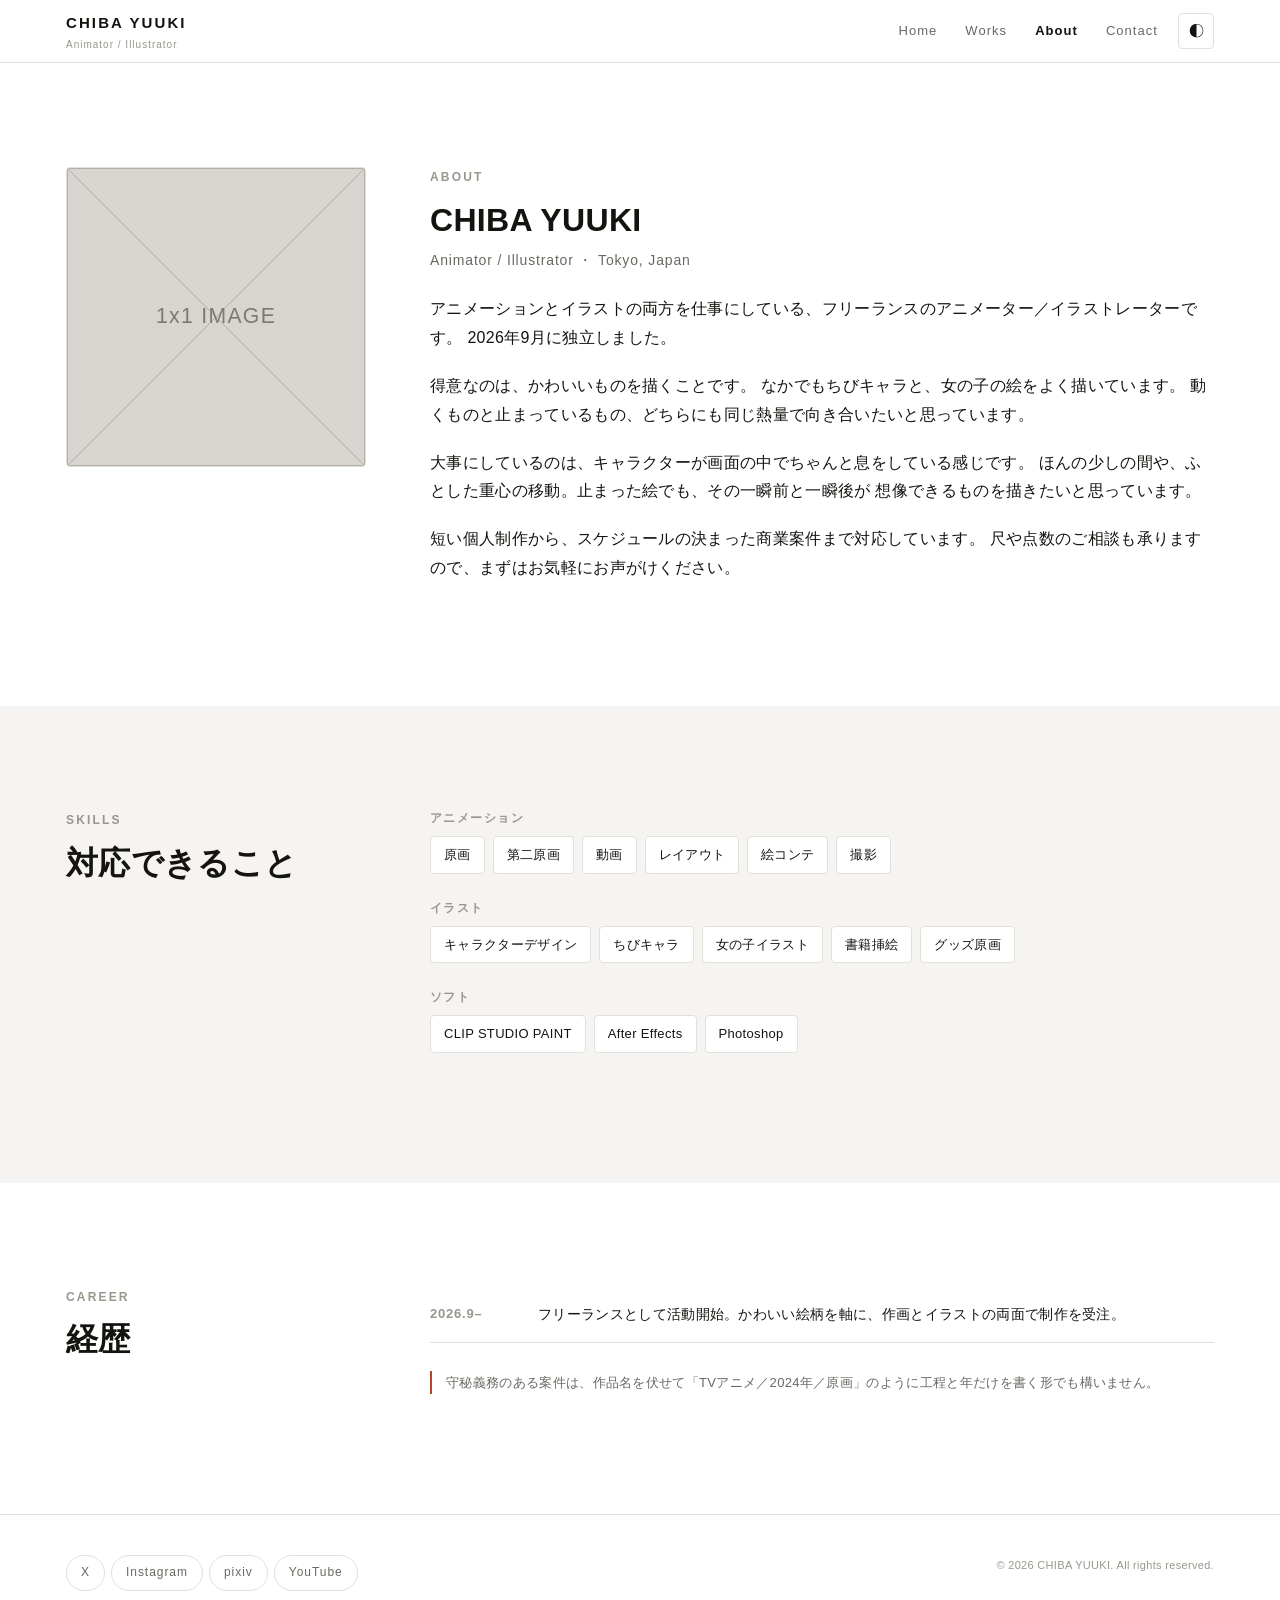
==== about.html @ 4e6698f4 "サイト情報をちばゆうき名義の実データに差し替え - SITE の名前・肩書き・キャッチコピー・連絡先を設定 - 経歴を2026年9月の独立1件に。捏造していたサンプル経歴を削除 - スキルのイラスト欄" ====
<!DOCTYPE html>
<html lang="ja">
<head>
<meta charset="UTF-8">
<meta name="viewport" content="width=device-width, initial-scale=1">
<title>プロフィール | ちばゆうき</title>
<meta name="description" content="プロフィール、対応できる工程、使用ソフト、経歴。">
<link rel="stylesheet" href="assets/css/style.css">
</head>
<body data-page="about">

<header class="site-header">
  <div class="wrap site-header__inner">
    <a class="logo" href="index.html"><span data-site="name">CHIBA YUUKI</span><small data-site="role">Animator / Illustrator</small></a>
    <div class="header-tools">
      <nav class="nav" id="nav">
        <a href="index.html">Home</a>
        <a href="works.html">Works</a>
        <a href="about.html" aria-current="page">About</a>
        <a href="contact.html">Contact</a>
      </nav>
      <button class="icon-btn" data-action="toggle-theme" aria-label="配色を切り替える" title="配色を切り替える">◐</button>
      <button class="icon-btn nav-toggle" data-action="toggle-nav" aria-label="メニューを開く" aria-expanded="false" aria-controls="nav">≡</button>
    </div>
  </div>
</header>

<main>
  <section class="section">
    <div class="wrap two-col">
      <img class="portrait" src="assets/img/placeholder-1x1.svg" alt="プロフィール写真またはアイコン">
      <div>
        <p class="eyebrow">About</p>
        <h1 class="section-title" style="margin-bottom:6px"><span data-site="name">CHIBA YUUKI</span></h1>
        <p style="color:var(--fg-muted);font-size:14px;letter-spacing:.06em">
          <span data-site="role">Animator / Illustrator</span> ・ <span data-site="location">Tokyo, Japan</span>
        </p>
        <p style="margin-top:22px">
          アニメーションとイラストの両方を仕事にしている、フリーランスのアニメーター／イラストレーターです。
          2026年9月に独立しました。
        </p>
        <!-- 独立前の所属や経験がある場合、この下に1文だけ足すと経歴に厚みが出ます。
             例：「それまでは制作会社で動画・第二原画を担当していました。」 -->
        <p>
          得意なのは、かわいいものを描くことです。
          なかでもちびキャラと、女の子の絵をよく描いています。
          動くものと止まっているもの、どちらにも同じ熱量で向き合いたいと思っています。
        </p>
        <p>
          大事にしているのは、キャラクターが画面の中でちゃんと息をしている感じです。
          ほんの少しの間や、ふとした重心の移動。止まった絵でも、その一瞬前と一瞬後が
          想像できるものを描きたいと思っています。
        </p>
        <p>
          短い個人制作から、スケジュールの決まった商業案件まで対応しています。
          <!-- ▼ 対応できる規模が固まったら、ここを具体的な数字に置き換えてください -->
          尺や点数のご相談も承りますので、まずはお気軽にお声がけください。
        </p>
      </div>
    </div>
  </section>

  <section class="section section--sub">
    <div class="wrap two-col">
      <div>
        <p class="eyebrow">Skills</p>
        <h2 class="section-title">対応できること</h2>
      </div>
      <div id="skills"></div>
    </div>
  </section>

  <section class="section">
    <div class="wrap two-col">
      <div>
        <p class="eyebrow">Career</p>
        <h2 class="section-title">経歴</h2>
      </div>
      <div>
        <ul class="timeline" id="career"></ul>
        <p class="note" style="margin-top:28px">
          守秘義務のある案件は、作品名を伏せて「TVアニメ／2024年／原画」のように工程と年だけを書く形でも構いません。
        </p>
      </div>
    </div>
  </section>
</main>

<footer class="site-footer">
  <div class="wrap site-footer__inner">
    <div class="socials" data-socials></div>
    <p class="copyright">&copy; <span data-year>2026</span> <span data-site="name">CHIBA YUUKI</span>. All rights reserved.</p>
  </div>
</footer>

<script src="assets/js/data.js"></script>
<script src="assets/js/main.js"></script>
</body>
</html>
---- assets/css/style.css ----
/* =====================================================================
   ポートフォリオ雛形 スタイルシート
   ---------------------------------------------------------------------
   配色は下の :root にある変数を書き換えるだけで全体が変わります。
   本人の作風が決まったら --accent と背景/文字の色を差し替えてください。
   ===================================================================== */

/* ---------- 1. カラートークン（ライト = 既定） ---------- */
:root {
  --bg:            #ffffff;
  --bg-sub:        #f5f4f2;
  --bg-elev:       #ffffff;
  --fg:            #14130f;
  --fg-muted:      #6b6862;
  --fg-faint:      #9a968e;
  --border:        #e3e0da;
  --accent:        #b4472a;   /* ★ 差し色。本人の作風に合わせて変更する */
  --accent-fg:     #ffffff;
  --shadow:        0 1px 2px rgba(0,0,0,.05), 0 8px 24px rgba(0,0,0,.06);

  --font-sans: "Helvetica Neue", Arial, "Hiragino Kaku Gothic ProN",
               "Hiragino Sans", "Noto Sans JP", Meiryo, sans-serif;
  --max:  1180px;
  --gap:  clamp(16px, 3vw, 32px);
  --radius: 4px;
}

/* ---------- 2. カラートークン（ダーク） ---------- */
@media (prefers-color-scheme: dark) {
  :root:not([data-theme="light"]) {
    --bg:       #0e0e0f;
    --bg-sub:   #17171a;
    --bg-elev:  #1c1c20;
    --fg:       #f0eeea;
    --fg-muted: #a5a29c;
    --fg-faint: #6e6b66;
    --border:   #2c2c31;
    --accent:   #e2734f;
    --accent-fg:#14130f;
    --shadow:   0 1px 2px rgba(0,0,0,.4), 0 8px 28px rgba(0,0,0,.5);
  }
}
:root[data-theme="dark"] {
  --bg:       #0e0e0f;
  --bg-sub:   #17171a;
  --bg-elev:  #1c1c20;
  --fg:       #f0eeea;
  --fg-muted: #a5a29c;
  --fg-faint: #6e6b66;
  --border:   #2c2c31;
  --accent:   #e2734f;
  --accent-fg:#14130f;
  --shadow:   0 1px 2px rgba(0,0,0,.4), 0 8px 28px rgba(0,0,0,.5);
}

/* ---------- 3. ベース ---------- */
*, *::before, *::after { box-sizing: border-box; }
html { scroll-behavior: smooth; -webkit-text-size-adjust: 100%; }
body {
  margin: 0;
  background: var(--bg);
  color: var(--fg);
  font-family: var(--font-sans);
  font-size: 16px;
  line-height: 1.8;
  letter-spacing: .02em;
  -webkit-font-smoothing: antialiased;
  display: flex;
  flex-direction: column;
  min-height: 100vh;
}
main { flex: 1; }
img, video { max-width: 100%; height: auto; display: block; }
a { color: inherit; text-decoration: none; }
h1, h2, h3, h4 { line-height: 1.35; letter-spacing: .01em; margin: 0; font-weight: 700; }
p { margin: 0 0 1.2em; }
ul, ol { margin: 0; padding: 0; list-style: none; }
:focus-visible { outline: 2px solid var(--accent); outline-offset: 3px; }

.wrap { width: 100%; max-width: var(--max); margin-inline: auto; padding-inline: 16px; }
.section { padding-block: clamp(56px, 9vw, 104px); }
.section--sub { background: var(--bg-sub); }

.eyebrow {
  font-size: 12px; letter-spacing: .18em; text-transform: uppercase;
  color: var(--fg-faint); margin: 0 0 10px; font-weight: 600;
}
.section-title { font-size: clamp(22px, 3.4vw, 32px); margin: 0 0 8px; }
.section-lead { color: var(--fg-muted); max-width: 62ch; margin: 0 0 clamp(28px,4vw,44px); }

.btn {
  display: inline-flex; align-items: center; gap: 8px;
  padding: 13px 26px; border-radius: var(--radius);
  border: 1px solid var(--accent); background: var(--accent); color: var(--accent-fg);
  font-size: 14px; font-weight: 700; letter-spacing: .06em;
  cursor: pointer; transition: opacity .2s, transform .2s;
}
.btn:hover { opacity: .85; transform: translateY(-1px); }
.btn--ghost { background: transparent; color: var(--fg); border-color: var(--border); }
.btn--ghost:hover { border-color: var(--fg); opacity: 1; }

/* ---------- 4. ヘッダー ---------- */
.site-header {
  position: sticky; top: 0; z-index: 50;
  background: var(--bg);
  border-bottom: 1px solid var(--border);
}
@supports (backdrop-filter: blur(1px)) {
  .site-header { background: color-mix(in srgb, var(--bg) 86%, transparent); backdrop-filter: saturate(160%) blur(12px); }
}
.site-header__inner {
  display: flex; align-items: center; justify-content: space-between;
  gap: 16px; height: 62px;
}
.logo { font-size: 15px; font-weight: 700; letter-spacing: .14em; }
.logo small { display: block; font-size: 10px; letter-spacing: .1em; color: var(--fg-faint); font-weight: 500; }
.header-tools { display: flex; align-items: center; gap: 8px; }
.nav { display: flex; align-items: center; gap: 4px; }
.nav a {
  padding: 8px 12px; font-size: 13px; letter-spacing: .08em;
  color: var(--fg-muted); border-radius: var(--radius); transition: color .18s, background .18s;
}
.nav a:hover { color: var(--fg); background: var(--bg-sub); }
.nav a[aria-current="page"] { color: var(--fg); font-weight: 700; }
.icon-btn {
  display: grid; place-items: center; width: 36px; height: 36px; flex: none;
  border: 1px solid var(--border); border-radius: var(--radius);
  background: transparent; color: var(--fg); cursor: pointer; font-size: 15px; line-height: 1;
}
.icon-btn:hover { border-color: var(--fg); }
.nav-toggle { display: none; }

@media (max-width: 720px) {
  .nav-toggle { display: grid; }
  .nav {
    position: fixed; inset: 62px 0 auto 0;
    flex-direction: column; align-items: stretch; gap: 0;
    background: var(--bg); border-bottom: 1px solid var(--border);
    padding: 8px 16px 20px; box-shadow: var(--shadow);
    transform: translateY(-8px); opacity: 0; pointer-events: none; transition: .2s;
  }
  .nav[data-open="true"] { transform: none; opacity: 1; pointer-events: auto; }
  .nav a { padding: 14px 4px; font-size: 15px; border-bottom: 1px solid var(--border); border-radius: 0; }
}

/* ---------- 5. ヒーロー ---------- */
.hero { padding-block: clamp(56px, 11vw, 128px) clamp(44px, 8vw, 84px); }
.hero__name { font-size: clamp(34px, 8vw, 76px); line-height: 1.05; letter-spacing: -.01em; margin: 0 0 14px; }
.hero__name small { display: block; font-size: clamp(13px, 1.8vw, 16px); letter-spacing: .1em; color: var(--fg-muted); font-weight: 500; margin-top: 10px; }
.hero__role { font-size: 13px; letter-spacing: .2em; text-transform: uppercase; color: var(--accent); font-weight: 700; margin: 0 0 22px; }
.hero__tagline { font-size: clamp(16px, 2.2vw, 20px); color: var(--fg-muted); max-width: 48ch; margin: 0 0 32px; }
.hero__actions { display: flex; flex-wrap: wrap; gap: 12px; }
.badge {
  display: inline-flex; align-items: center; gap: 7px;
  font-size: 12px; letter-spacing: .06em; color: var(--fg-muted);
  border: 1px solid var(--border); border-radius: 999px; padding: 5px 13px; margin-bottom: 20px;
}
.badge::before { content: ""; width: 7px; height: 7px; border-radius: 50%; background: #35b67a; }
.badge[data-available="false"]::before { background: var(--fg-faint); }

/* ---------- 6. 作品グリッド ---------- */
.filters { display: flex; flex-wrap: wrap; gap: 8px; margin-bottom: 28px; }
.filter {
  padding: 8px 18px; font-size: 13px; letter-spacing: .06em; font-family: inherit;
  border: 1px solid var(--border); border-radius: 999px;
  background: transparent; color: var(--fg-muted); cursor: pointer; transition: .18s;
}
.filter:hover { color: var(--fg); border-color: var(--fg-faint); }
.filter[aria-pressed="true"] { background: var(--fg); color: var(--bg); border-color: var(--fg); font-weight: 700; }

.grid { display: grid; gap: var(--gap); grid-template-columns: repeat(auto-fill, minmax(min(100%, 320px), 1fr)); }

.card { display: block; }
.card__media {
  position: relative; overflow: hidden; border-radius: var(--radius);
  background: var(--bg-sub); aspect-ratio: 16 / 9;
  border: 1px solid var(--border);
}
.card[data-category="illustration"] .card__media { aspect-ratio: 4 / 3; }
.card__media img, .card__media video {
  width: 100%; height: 100%; object-fit: cover;
  transition: transform .5s cubic-bezier(.2,.7,.3,1);
}
.card__media video { position: absolute; inset: 0; opacity: 0; transition: opacity .3s; }
.card:hover .card__media img, .card:focus-visible .card__media img { transform: scale(1.04); }
.card:hover .card__media video[data-ready="true"] { opacity: 1; }
.card__type {
  position: absolute; left: 10px; top: 10px; z-index: 2;
  font-size: 10px; letter-spacing: .14em; font-weight: 700; text-transform: uppercase;
  background: var(--bg); color: var(--fg);
  padding: 4px 9px; border-radius: 999px; border: 1px solid var(--border);
}
.card__body { padding: 14px 2px 0; }
.card__meta { font-size: 11px; letter-spacing: .1em; color: var(--fg-faint); margin: 0 0 5px; }
.card__title { font-size: 16px; margin: 0 0 6px; transition: color .18s; }
.card:hover .card__title { color: var(--accent); }
.card__summary { font-size: 13px; color: var(--fg-muted); line-height: 1.7; margin: 0; }

.empty { color: var(--fg-muted); padding: 40px 0; }

/* ---------- 7. 作品詳細 ---------- */
.detail__head { padding-block: clamp(32px, 6vw, 60px) 26px; }
.back { font-size: 12px; letter-spacing: .1em; color: var(--fg-muted); display: inline-block; margin-bottom: 20px; }
.back:hover { color: var(--accent); }
.detail__title { font-size: clamp(26px, 4.6vw, 44px); margin: 0 0 14px; }
.detail__tags { display: flex; flex-wrap: wrap; gap: 7px; margin-top: 18px; }
.tag { font-size: 11px; letter-spacing: .08em; color: var(--fg-muted); border: 1px solid var(--border); border-radius: 999px; padding: 3px 11px; }

.player { position: relative; width: 100%; aspect-ratio: 16 / 9; background: #000; border-radius: var(--radius); overflow: hidden; border: 1px solid var(--border); }
.player iframe, .player video { position: absolute; inset: 0; width: 100%; height: 100%; border: 0; }
.player--empty { display: grid; place-items: center; background: var(--bg-sub); color: var(--fg-faint); font-size: 13px; text-align: center; padding: 20px; }

.detail__layout { display: grid; gap: clamp(28px, 5vw, 56px); grid-template-columns: minmax(0,1fr); align-items: start; }
@media (min-width: 900px) { .detail__layout { grid-template-columns: minmax(0,1fr) 280px; } }

.spec { border-top: 1px solid var(--border); margin: 0; }
.spec > div { display: grid; grid-template-columns: 92px 1fr; gap: 12px; padding: 13px 0; border-bottom: 1px solid var(--border); font-size: 14px; }
.spec dt { color: var(--fg-faint); font-size: 12px; letter-spacing: .08em; margin: 0; }
.spec dd { margin: 0; }

.stills { display: grid; gap: 14px; margin-top: 28px; }
.stills img { width: 100%; border-radius: var(--radius); border: 1px solid var(--border); }

.credit { font-size: 11px; color: var(--fg-faint); margin-top: 28px; }

.pager { display: flex; justify-content: space-between; gap: 16px; border-top: 1px solid var(--border); padding-top: 24px; margin-top: clamp(40px, 6vw, 72px); font-size: 13px; }
.pager a { color: var(--fg-muted); }
.pager a:hover { color: var(--accent); }

/* ---------- 8. プロフィール / 連絡 ---------- */
.two-col { display: grid; gap: clamp(28px, 5vw, 64px); grid-template-columns: minmax(0,1fr); align-items: start; }
@media (min-width: 860px) { .two-col { grid-template-columns: 300px minmax(0,1fr); } }

.portrait { width: 100%; aspect-ratio: 1; object-fit: cover; border-radius: var(--radius); border: 1px solid var(--border); background: var(--bg-sub); }

.skill-group { margin-bottom: 26px; }
.skill-group h3 { font-size: 12px; letter-spacing: .12em; color: var(--fg-faint); margin: 0 0 10px; text-transform: uppercase; }
.chips { display: flex; flex-wrap: wrap; gap: 8px; }
.chip { font-size: 13px; border: 1px solid var(--border); border-radius: var(--radius); padding: 6px 13px; background: var(--bg-elev); }

.timeline li { display: grid; grid-template-columns: 92px 1fr; gap: 16px; padding: 15px 0; border-bottom: 1px solid var(--border); font-size: 14px; }
.timeline b { color: var(--fg-faint); font-weight: 600; font-size: 13px; letter-spacing: .06em; }

.contact-card {
  border: 1px solid var(--border); border-radius: var(--radius);
  background: var(--bg-elev); padding: clamp(24px, 4vw, 40px); box-shadow: var(--shadow);
}
.mail { font-size: clamp(17px, 3vw, 26px); font-weight: 700; word-break: break-all; color: var(--accent); }
.steps { counter-reset: s; margin-top: 8px; }
.steps li { counter-increment: s; position: relative; padding-left: 40px; margin-bottom: 18px; color: var(--fg-muted); font-size: 14px; }
.steps li::before {
  content: counter(s); position: absolute; left: 0; top: 1px;
  width: 26px; height: 26px; display: grid; place-items: center;
  border-radius: 50%; background: var(--bg-sub); border: 1px solid var(--border);
  font-size: 12px; font-weight: 700; color: var(--fg);
}
.steps li b { color: var(--fg); display: block; font-size: 15px; }

.note { font-size: 13px; color: var(--fg-muted); border-left: 2px solid var(--accent); padding-left: 14px; }

/* ---------- 9. フッター ---------- */
.site-footer { border-top: 1px solid var(--border); padding-block: 40px; }
.site-footer__inner { display: flex; flex-wrap: wrap; gap: 16px; justify-content: space-between; align-items: center; }
.socials { display: flex; flex-wrap: wrap; gap: 6px; }
.socials a { font-size: 12px; letter-spacing: .08em; color: var(--fg-muted); border: 1px solid var(--border); border-radius: 999px; padding: 6px 14px; transition: .18s; }
.socials a:hover { color: var(--fg); border-color: var(--fg); }
.copyright { font-size: 11px; color: var(--fg-faint); }

@media (prefers-reduced-motion: reduce) {
  *, *::before, *::after { animation-duration: .01ms !important; transition-duration: .01ms !important; scroll-behavior: auto !important; }
}
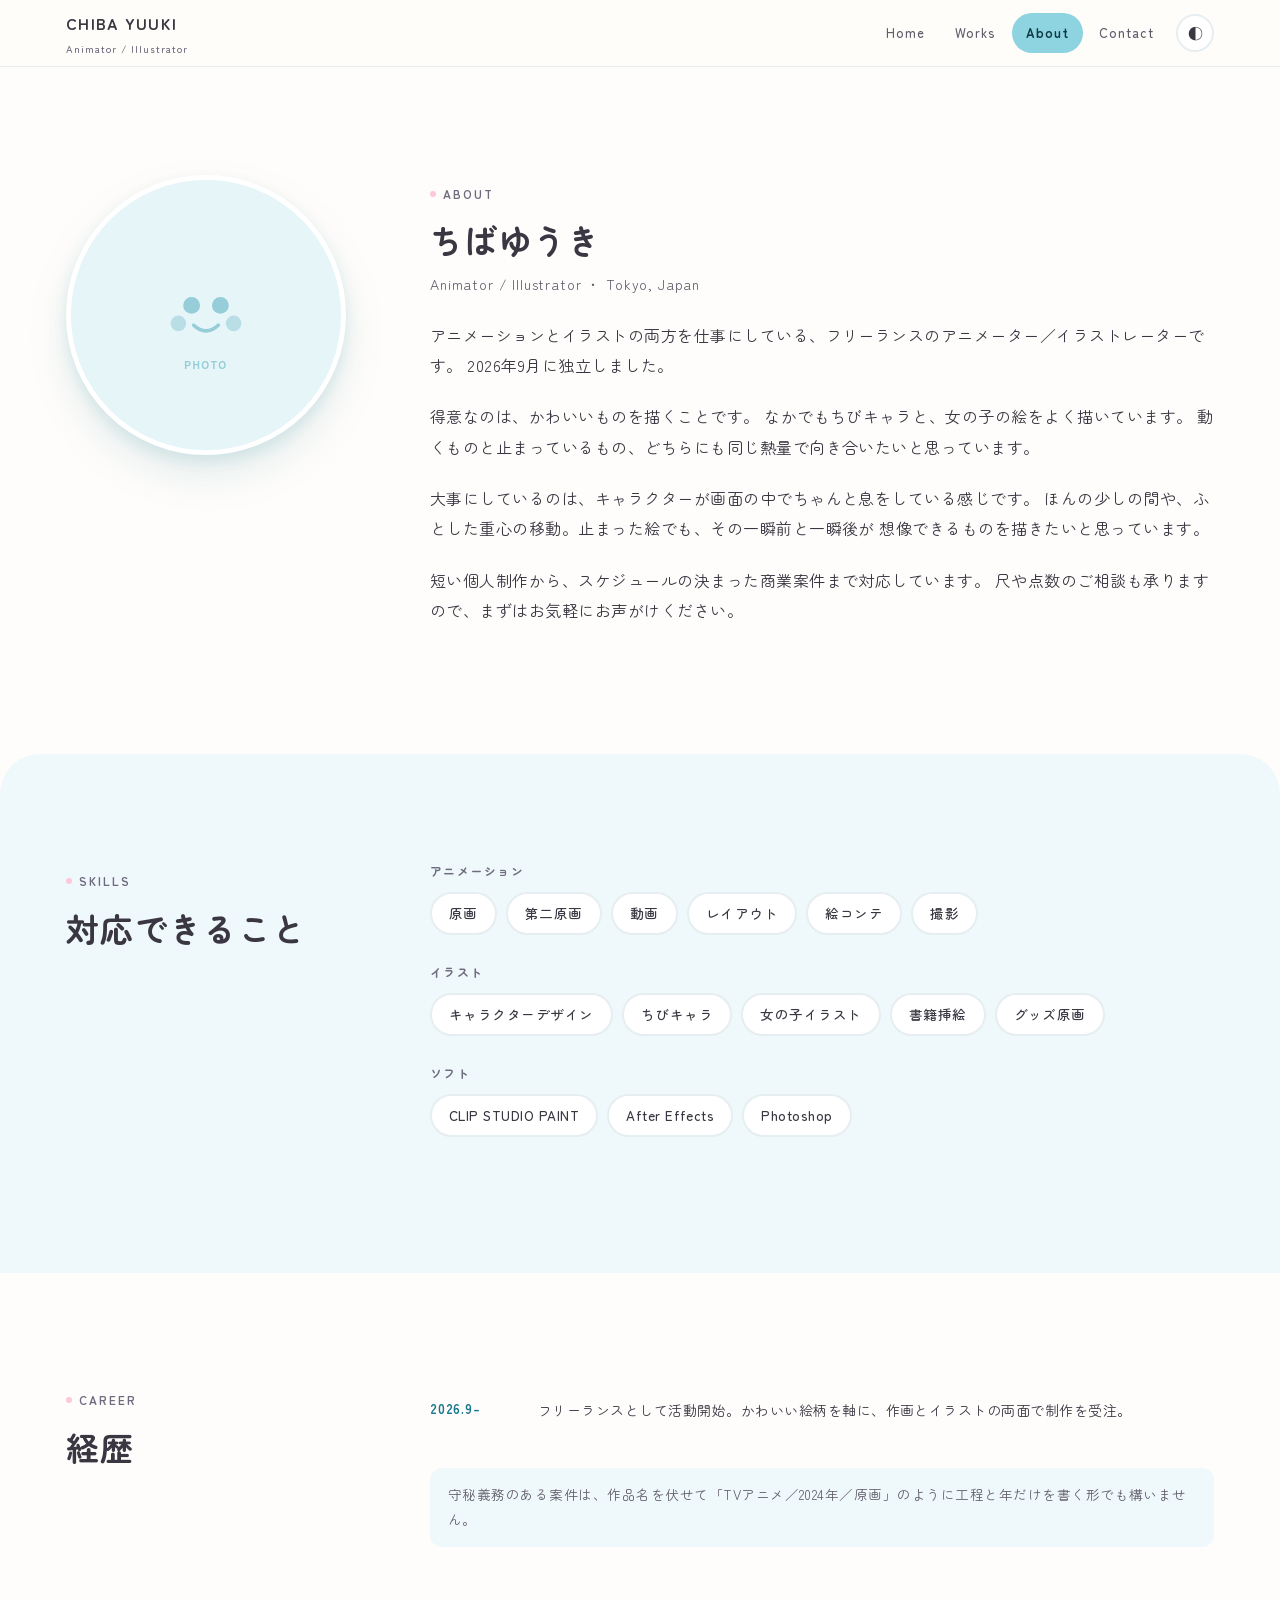
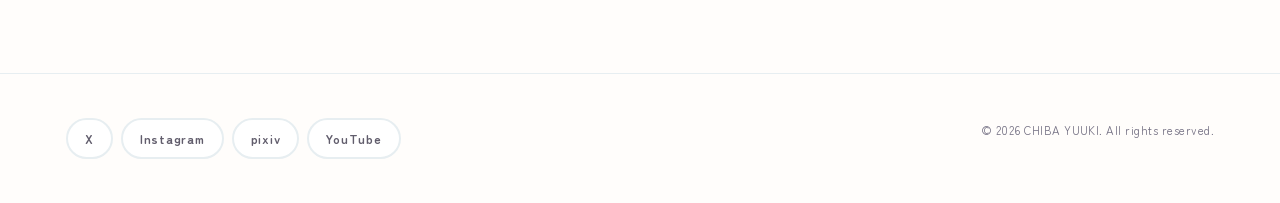
==== commit cd28f29e: "デザインをかわいい方向に刷新 作風（ちびキャラ・女の子イラスト）に合わせて、編集的で硬い見た目から やわらかい方向へ全面的に変更した。  - フォントを Zen Maru Gothic（丸ゴシック）に" ====
--- a/about.html
+++ b/about.html
@@ -5,6 +5,9 @@
 <meta name="viewport" content="width=device-width, initial-scale=1">
 <title>プロフィール | ちばゆうき</title>
 <meta name="description" content="プロフィール、対応できる工程、使用ソフト、経歴。">
+<link rel="preconnect" href="https://fonts.googleapis.com">
+<link rel="preconnect" href="https://fonts.gstatic.com" crossorigin>
+<link href="https://fonts.googleapis.com/css2?family=Zen+Maru+Gothic:wght@400;500;700;900&display=swap" rel="stylesheet">
 <link rel="stylesheet" href="assets/css/style.css">
 </head>
 <body data-page="about">
@@ -31,7 +34,7 @@
       <img class="portrait" src="assets/img/placeholder-1x1.svg" alt="プロフィール写真またはアイコン">
       <div>
         <p class="eyebrow">About</p>
-        <h1 class="section-title" style="margin-bottom:6px"><span data-site="name">CHIBA YUUKI</span></h1>
+        <h1 class="section-title" style="margin-bottom:6px"><span data-site="nameJa">ちばゆうき</span></h1>
         <p style="color:var(--fg-muted);font-size:14px;letter-spacing:.06em">
           <span data-site="role">Animator / Illustrator</span> ・ <span data-site="location">Tokyo, Japan</span>
         </p>
--- a/assets/css/style.css
+++ b/assets/css/style.css
@@ -2,55 +2,75 @@
    ポートフォリオ雛形 スタイルシート
    ---------------------------------------------------------------------
    配色は下の :root にある変数を書き換えるだけで全体が変わります。
-   本人の作風が決まったら --accent と背景/文字の色を差し替えてください。
+   フォントは Zen Maru Gothic（丸ゴシック）。各HTMLの <head> で読み込み。
    ===================================================================== */
 
 /* ---------- 1. カラートークン（ライト = 既定） ---------- */
 :root {
-  --bg:            #ffffff;
-  --bg-sub:        #f5f4f2;
+  --bg:            #fffdfb;   /* ほんのり暖かい白 */
+  --bg-sub:        #eff8fa;   /* 淡水色のセクション背景 */
   --bg-elev:       #ffffff;
-  --fg:            #14130f;
-  --fg-muted:      #6b6862;
-  --fg-faint:      #9a968e;
-  --border:        #e3e0da;
-  --accent:        #b4472a;   /* ★ 差し色。本人の作風に合わせて変更する */
-  --accent-fg:     #ffffff;
-  --shadow:        0 1px 2px rgba(0,0,0,.05), 0 8px 24px rgba(0,0,0,.06);
-
-  --font-sans: "Helvetica Neue", Arial, "Hiragino Kaku Gothic ProN",
-               "Hiragino Sans", "Noto Sans JP", Meiryo, sans-serif;
+  --fg:            #3a3742;   /* 真っ黒を避けた、やわらかい濃色 */
+  --fg-muted:      #615d6c;
+  --fg-faint:      #6f6b7f;
+  --border:        #e7eef1;
+
+  /* ★ 差し色。用途ごとに濃度を分けている。変えるときは必ずセットで変更すること。
+     淡い色をそのまま文字に使うと読めなくなるため（白地で約1.6:1）分離している。 */
+  --accent:        #8ed3e0;   /* 淡水色：ボタンの塗り、枠線 */
+  --accent-text:   #17788d;   /* 同系の濃色：リンク・見出しの文字 */
+  --accent-fg:     #0d3b44;   /* --accent の上に乗る文字 */
+  --accent-2:      #fbc9d8;   /* 差し色2：やわらかいピンク（塗り用） */
+  --accent-2-text: #8a2d4f;   /* 同系の濃色：ピンクの上に乗る文字 */
+
+  --shadow:      0 2px 6px rgba(23,120,141,.05), 0 10px 26px rgba(23,120,141,.07);
+  --shadow-lift: 0 6px 14px rgba(23,120,141,.10), 0 20px 40px rgba(23,120,141,.13);
+
+  --font-sans: "Zen Maru Gothic", "Hiragino Maru Gothic ProN", "ヒラギノ丸ゴ ProN",
+               "M PLUS Rounded 1c", "Hiragino Kaku Gothic ProN", "Hiragino Sans",
+               "Noto Sans JP", Meiryo, sans-serif;
+
   --max:  1180px;
-  --gap:  clamp(16px, 3vw, 32px);
-  --radius: 4px;
+  --gap:  clamp(18px, 3vw, 34px);
+  --radius:      18px;   /* カード・パネル */
+  --radius-sm:   12px;   /* 小さめの箱 */
+  --radius-pill: 999px;  /* ボタン・タグ */
 }
 
 /* ---------- 2. カラートークン（ダーク） ---------- */
 @media (prefers-color-scheme: dark) {
   :root:not([data-theme="light"]) {
-    --bg:       #0e0e0f;
-    --bg-sub:   #17171a;
-    --bg-elev:  #1c1c20;
-    --fg:       #f0eeea;
-    --fg-muted: #a5a29c;
-    --fg-faint: #6e6b66;
-    --border:   #2c2c31;
-    --accent:   #e2734f;
-    --accent-fg:#14130f;
-    --shadow:   0 1px 2px rgba(0,0,0,.4), 0 8px 28px rgba(0,0,0,.5);
+    --bg:            #1b1922;
+    --bg-sub:        #232030;
+    --bg-elev:       #282436;
+    --fg:            #f4f0f7;
+    --fg-muted:      #bdb7c9;
+    --fg-faint:      #9c96ab;
+    --border:        #383247;
+    --accent:        #7ec8d6;
+    --accent-text:   #8fd9e7;
+    --accent-fg:     #0d3b44;
+    --accent-2:      #f2a8bf;
+    --accent-2-text: #4a1526;
+    --shadow:      0 2px 6px rgba(0,0,0,.30), 0 10px 26px rgba(0,0,0,.38);
+    --shadow-lift: 0 6px 14px rgba(0,0,0,.36), 0 20px 40px rgba(0,0,0,.46);
   }
 }
 :root[data-theme="dark"] {
-  --bg:       #0e0e0f;
-  --bg-sub:   #17171a;
-  --bg-elev:  #1c1c20;
-  --fg:       #f0eeea;
-  --fg-muted: #a5a29c;
-  --fg-faint: #6e6b66;
-  --border:   #2c2c31;
-  --accent:   #e2734f;
-  --accent-fg:#14130f;
-  --shadow:   0 1px 2px rgba(0,0,0,.4), 0 8px 28px rgba(0,0,0,.5);
+  --bg:            #1b1922;
+  --bg-sub:        #232030;
+  --bg-elev:       #282436;
+  --fg:            #f4f0f7;
+  --fg-muted:      #bdb7c9;
+  --fg-faint:      #9c96ab;
+  --border:        #383247;
+  --accent:        #7ec8d6;
+  --accent-text:   #8fd9e7;
+  --accent-fg:     #0d3b44;
+  --accent-2:      #f2a8bf;
+  --accent-2-text: #4a1526;
+  --shadow:      0 2px 6px rgba(0,0,0,.30), 0 10px 26px rgba(0,0,0,.38);
+  --shadow-lift: 0 6px 14px rgba(0,0,0,.36), 0 20px 40px rgba(0,0,0,.46);
 }
 
 /* ---------- 3. ベース ---------- */
@@ -62,8 +82,9 @@
   color: var(--fg);
   font-family: var(--font-sans);
   font-size: 16px;
-  line-height: 1.8;
-  letter-spacing: .02em;
+  font-weight: 400;
+  line-height: 1.9;
+  letter-spacing: .03em;
   -webkit-font-smoothing: antialiased;
   display: flex;
   flex-direction: column;
@@ -72,32 +93,44 @@
 main { flex: 1; }
 img, video { max-width: 100%; height: auto; display: block; }
 a { color: inherit; text-decoration: none; }
-h1, h2, h3, h4 { line-height: 1.35; letter-spacing: .01em; margin: 0; font-weight: 700; }
-p { margin: 0 0 1.2em; }
+h1, h2, h3, h4 { line-height: 1.45; letter-spacing: .04em; margin: 0; font-weight: 700; }
+p { margin: 0 0 1.3em; }
 ul, ol { margin: 0; padding: 0; list-style: none; }
-:focus-visible { outline: 2px solid var(--accent); outline-offset: 3px; }
+:focus-visible { outline: 2.5px solid var(--accent-text); outline-offset: 3px; border-radius: 4px; }
 
 .wrap { width: 100%; max-width: var(--max); margin-inline: auto; padding-inline: 16px; }
-.section { padding-block: clamp(56px, 9vw, 104px); }
-.section--sub { background: var(--bg-sub); }
+.section { padding-block: clamp(60px, 9vw, 108px); }
+/* 淡水色のセクションは上の角を丸めて、紙を重ねたような見え方にする */
+.section--sub { background: var(--bg-sub); border-radius: 40px 40px 0 0; }
 
 .eyebrow {
-  font-size: 12px; letter-spacing: .18em; text-transform: uppercase;
-  color: var(--fg-faint); margin: 0 0 10px; font-weight: 600;
-}
-.section-title { font-size: clamp(22px, 3.4vw, 32px); margin: 0 0 8px; }
-.section-lead { color: var(--fg-muted); max-width: 62ch; margin: 0 0 clamp(28px,4vw,44px); }
-
+  display: inline-flex; align-items: center; gap: 7px;
+  font-size: 12px; letter-spacing: .16em; text-transform: uppercase;
+  color: var(--fg-faint); margin: 0 0 12px; font-weight: 700;
+}
+.eyebrow::before {
+  content: ""; width: 6px; height: 6px; border-radius: 50%;
+  background: var(--accent-2); flex: none;
+}
+.section-title { font-size: clamp(23px, 3.4vw, 33px); margin: 0 0 10px; }
+.section-lead { color: var(--fg-muted); max-width: 60ch; margin: 0 0 clamp(28px,4vw,44px); }
+
+/* ---------- ボタン ---------- */
 .btn {
   display: inline-flex; align-items: center; gap: 8px;
-  padding: 13px 26px; border-radius: var(--radius);
-  border: 1px solid var(--accent); background: var(--accent); color: var(--accent-fg);
-  font-size: 14px; font-weight: 700; letter-spacing: .06em;
-  cursor: pointer; transition: opacity .2s, transform .2s;
-}
-.btn:hover { opacity: .85; transform: translateY(-1px); }
-.btn--ghost { background: transparent; color: var(--fg); border-color: var(--border); }
-.btn--ghost:hover { border-color: var(--fg); opacity: 1; }
+  padding: 14px 30px; border-radius: var(--radius-pill);
+  border: 2px solid var(--accent); background: var(--accent); color: var(--accent-fg);
+  font-family: inherit; font-size: 15px; font-weight: 700; letter-spacing: .06em;
+  box-shadow: var(--shadow);
+  cursor: pointer; transition: transform .22s cubic-bezier(.34,1.3,.5,1), box-shadow .22s;
+}
+.btn:hover { transform: translateY(-3px); box-shadow: var(--shadow-lift); }
+.btn:active { transform: translateY(-1px); }
+.btn--ghost {
+  background: var(--bg-elev); color: var(--fg); border-color: var(--border);
+  box-shadow: 0 1px 3px rgba(23,120,141,.05);
+}
+.btn--ghost:hover { border-color: var(--accent); box-shadow: var(--shadow); }
 
 /* ---------- 4. ヘッダー ---------- */
 .site-header {
@@ -106,165 +139,268 @@
   border-bottom: 1px solid var(--border);
 }
 @supports (backdrop-filter: blur(1px)) {
-  .site-header { background: color-mix(in srgb, var(--bg) 86%, transparent); backdrop-filter: saturate(160%) blur(12px); }
+  .site-header {
+    background: color-mix(in srgb, var(--bg) 82%, transparent);
+    backdrop-filter: saturate(170%) blur(14px);
+  }
 }
 .site-header__inner {
   display: flex; align-items: center; justify-content: space-between;
-  gap: 16px; height: 62px;
-}
-.logo { font-size: 15px; font-weight: 700; letter-spacing: .14em; }
+  gap: 16px; height: 66px;
+}
+.logo { font-size: 16px; font-weight: 700; letter-spacing: .08em; }
 .logo small { display: block; font-size: 10px; letter-spacing: .1em; color: var(--fg-faint); font-weight: 500; }
 .header-tools { display: flex; align-items: center; gap: 8px; }
-.nav { display: flex; align-items: center; gap: 4px; }
+.nav { display: flex; align-items: center; gap: 2px; }
 .nav a {
-  padding: 8px 12px; font-size: 13px; letter-spacing: .08em;
-  color: var(--fg-muted); border-radius: var(--radius); transition: color .18s, background .18s;
-}
-.nav a:hover { color: var(--fg); background: var(--bg-sub); }
-.nav a[aria-current="page"] { color: var(--fg); font-weight: 700; }
+  padding: 8px 14px; font-size: 13px; font-weight: 500; letter-spacing: .08em;
+  color: var(--fg-muted); border-radius: var(--radius-pill); transition: color .18s, background .18s;
+}
+.nav a:hover { color: var(--accent-text); background: var(--bg-sub); }
+.nav a[aria-current="page"] { color: var(--accent-fg); background: var(--accent); font-weight: 700; }
 .icon-btn {
-  display: grid; place-items: center; width: 36px; height: 36px; flex: none;
-  border: 1px solid var(--border); border-radius: var(--radius);
-  background: transparent; color: var(--fg); cursor: pointer; font-size: 15px; line-height: 1;
-}
-.icon-btn:hover { border-color: var(--fg); }
+  display: grid; place-items: center; width: 38px; height: 38px; flex: none;
+  border: 2px solid var(--border); border-radius: 50%;
+  background: var(--bg-elev); color: var(--fg); cursor: pointer; font-size: 15px; line-height: 1;
+  transition: border-color .18s, transform .18s;
+}
+.icon-btn:hover { border-color: var(--accent); transform: rotate(-12deg); }
 .nav-toggle { display: none; }
+.nav-toggle:hover { transform: none; }
 
 @media (max-width: 720px) {
   .nav-toggle { display: grid; }
   .nav {
-    position: fixed; inset: 62px 0 auto 0;
-    flex-direction: column; align-items: stretch; gap: 0;
+    position: fixed; inset: 66px 0 auto 0;
+    flex-direction: column; align-items: stretch; gap: 4px;
     background: var(--bg); border-bottom: 1px solid var(--border);
-    padding: 8px 16px 20px; box-shadow: var(--shadow);
-    transform: translateY(-8px); opacity: 0; pointer-events: none; transition: .2s;
+    border-radius: 0 0 26px 26px;
+    padding: 14px 16px 22px; box-shadow: var(--shadow-lift);
+    transform: translateY(-10px); opacity: 0; pointer-events: none; transition: .22s;
   }
   .nav[data-open="true"] { transform: none; opacity: 1; pointer-events: auto; }
-  .nav a { padding: 14px 4px; font-size: 15px; border-bottom: 1px solid var(--border); border-radius: 0; }
+  .nav a { padding: 14px 18px; font-size: 15px; border-radius: var(--radius-sm); }
 }
 
 /* ---------- 5. ヒーロー ---------- */
-.hero { padding-block: clamp(56px, 11vw, 128px) clamp(44px, 8vw, 84px); }
-.hero__name { font-size: clamp(34px, 8vw, 76px); line-height: 1.05; letter-spacing: -.01em; margin: 0 0 14px; }
-.hero__name small { display: block; font-size: clamp(13px, 1.8vw, 16px); letter-spacing: .1em; color: var(--fg-muted); font-weight: 500; margin-top: 10px; }
-.hero__role { font-size: 13px; letter-spacing: .2em; text-transform: uppercase; color: var(--accent); font-weight: 700; margin: 0 0 22px; }
-.hero__tagline { font-size: clamp(16px, 2.2vw, 20px); color: var(--fg-muted); max-width: 48ch; margin: 0 0 32px; }
-.hero__actions { display: flex; flex-wrap: wrap; gap: 12px; }
+.hero {
+  position: relative; overflow: hidden;
+  padding-block: clamp(56px, 11vw, 124px) clamp(48px, 8vw, 88px);
+}
+/* 背景のふんわりした光。水色とピンクを1つずつ置く */
+.hero::before, .hero::after {
+  content: ""; position: absolute; border-radius: 50%;
+  filter: blur(70px); opacity: .55; pointer-events: none;
+}
+.hero::before { width: 440px; height: 440px; background: var(--accent);   top: -170px; right: -90px; }
+.hero::after  { width: 340px; height: 340px; background: var(--accent-2); bottom: -180px; left: -110px; }
+@media (prefers-color-scheme: dark) {
+  :root:not([data-theme="light"]) .hero::before,
+  :root:not([data-theme="light"]) .hero::after { opacity: .26; }
+}
+:root[data-theme="dark"] .hero::before,
+:root[data-theme="dark"] .hero::after { opacity: .26; }
+.hero > .wrap { position: relative; z-index: 1; }
+
+.hero__name { font-size: clamp(36px, 8.5vw, 78px); line-height: 1.2; letter-spacing: .02em; margin: 0 0 16px; font-weight: 900; }
+.hero__name small {
+  display: block; font-size: clamp(12px, 1.7vw, 15px); letter-spacing: .22em;
+  color: var(--fg-faint); font-weight: 500; margin-top: 12px;
+}
+.hero__role {
+  font-size: 13px; letter-spacing: .2em; text-transform: uppercase;
+  color: var(--accent-text); font-weight: 700; margin: 0 0 20px;
+}
+.hero__tagline { font-size: clamp(17px, 2.3vw, 21px); color: var(--fg-muted); max-width: 46ch; margin: 0 0 34px; font-weight: 500; }
+.hero__actions { display: flex; flex-wrap: wrap; gap: 14px; }
 .badge {
-  display: inline-flex; align-items: center; gap: 7px;
-  font-size: 12px; letter-spacing: .06em; color: var(--fg-muted);
-  border: 1px solid var(--border); border-radius: 999px; padding: 5px 13px; margin-bottom: 20px;
-}
-.badge::before { content: ""; width: 7px; height: 7px; border-radius: 50%; background: #35b67a; }
-.badge[data-available="false"]::before { background: var(--fg-faint); }
+  display: inline-flex; align-items: center; gap: 8px;
+  font-size: 12.5px; font-weight: 500; letter-spacing: .06em; color: var(--fg-muted);
+  background: var(--bg-elev); border: 2px solid var(--border);
+  border-radius: var(--radius-pill); padding: 7px 17px; margin-bottom: 22px;
+  box-shadow: 0 1px 3px rgba(23,120,141,.05);
+}
+.badge::before {
+  content: ""; width: 8px; height: 8px; border-radius: 50%; background: #35a06f; flex: none;
+  box-shadow: 0 0 0 3px rgba(53,160,111,.18);
+}
+.badge[data-available="false"]::before { background: var(--fg-faint); box-shadow: none; }
 
 /* ---------- 6. 作品グリッド ---------- */
-.filters { display: flex; flex-wrap: wrap; gap: 8px; margin-bottom: 28px; }
+.filters { display: flex; flex-wrap: wrap; gap: 9px; margin-bottom: 30px; }
 .filter {
-  padding: 8px 18px; font-size: 13px; letter-spacing: .06em; font-family: inherit;
-  border: 1px solid var(--border); border-radius: 999px;
-  background: transparent; color: var(--fg-muted); cursor: pointer; transition: .18s;
-}
-.filter:hover { color: var(--fg); border-color: var(--fg-faint); }
-.filter[aria-pressed="true"] { background: var(--fg); color: var(--bg); border-color: var(--fg); font-weight: 700; }
+  padding: 9px 21px; font-size: 13.5px; font-weight: 700; letter-spacing: .06em; font-family: inherit;
+  border: 2px solid var(--border); border-radius: var(--radius-pill);
+  background: var(--bg-elev); color: var(--fg-muted); cursor: pointer;
+  transition: transform .2s cubic-bezier(.34,1.3,.5,1), border-color .2s, color .2s;
+}
+.filter:hover { color: var(--accent-text); border-color: var(--accent); transform: translateY(-2px); }
+.filter[aria-pressed="true"] {
+  background: var(--accent); color: var(--accent-fg); border-color: var(--accent);
+  box-shadow: var(--shadow);
+}
 
 .grid { display: grid; gap: var(--gap); grid-template-columns: repeat(auto-fill, minmax(min(100%, 320px), 1fr)); }
 
-.card { display: block; }
+.card { display: block; transition: transform .28s cubic-bezier(.34,1.25,.5,1); }
+.card:hover { transform: translateY(-6px); }
 .card__media {
   position: relative; overflow: hidden; border-radius: var(--radius);
   background: var(--bg-sub); aspect-ratio: 16 / 9;
-  border: 1px solid var(--border);
-}
+  border: 2px solid var(--border);
+  box-shadow: var(--shadow);
+  transition: border-color .25s, box-shadow .25s;
+}
+.card:hover .card__media { border-color: var(--accent); box-shadow: var(--shadow-lift); }
 .card[data-category="illustration"] .card__media { aspect-ratio: 4 / 3; }
 .card__media img, .card__media video {
   width: 100%; height: 100%; object-fit: cover;
-  transition: transform .5s cubic-bezier(.2,.7,.3,1);
+  transition: transform .55s cubic-bezier(.2,.7,.3,1);
 }
 .card__media video { position: absolute; inset: 0; opacity: 0; transition: opacity .3s; }
-.card:hover .card__media img, .card:focus-visible .card__media img { transform: scale(1.04); }
+.card:hover .card__media img, .card:focus-visible .card__media img { transform: scale(1.05); }
 .card:hover .card__media video[data-ready="true"] { opacity: 1; }
 .card__type {
-  position: absolute; left: 10px; top: 10px; z-index: 2;
-  font-size: 10px; letter-spacing: .14em; font-weight: 700; text-transform: uppercase;
-  background: var(--bg); color: var(--fg);
-  padding: 4px 9px; border-radius: 999px; border: 1px solid var(--border);
-}
-.card__body { padding: 14px 2px 0; }
-.card__meta { font-size: 11px; letter-spacing: .1em; color: var(--fg-faint); margin: 0 0 5px; }
-.card__title { font-size: 16px; margin: 0 0 6px; transition: color .18s; }
-.card:hover .card__title { color: var(--accent); }
-.card__summary { font-size: 13px; color: var(--fg-muted); line-height: 1.7; margin: 0; }
+  position: absolute; left: 12px; top: 12px; z-index: 2;
+  font-size: 10.5px; letter-spacing: .12em; font-weight: 700; text-transform: uppercase;
+  background: var(--accent); color: var(--accent-fg);
+  padding: 5px 12px; border-radius: var(--radius-pill);
+  box-shadow: 0 2px 6px rgba(0,0,0,.10);
+}
+.card[data-category="illustration"] .card__type { background: var(--accent-2); color: var(--accent-2-text); }
+.card__body { padding: 16px 6px 0; }
+.card__meta { font-size: 11.5px; letter-spacing: .08em; color: var(--fg-faint); margin: 0 0 6px; font-weight: 500; }
+.card__title { font-size: 16.5px; margin: 0 0 7px; transition: color .18s; }
+.card:hover .card__title { color: var(--accent-text); }
+.card__summary { font-size: 13.5px; color: var(--fg-muted); line-height: 1.8; margin: 0; }
 
 .empty { color: var(--fg-muted); padding: 40px 0; }
 
 /* ---------- 7. 作品詳細 ---------- */
-.detail__head { padding-block: clamp(32px, 6vw, 60px) 26px; }
-.back { font-size: 12px; letter-spacing: .1em; color: var(--fg-muted); display: inline-block; margin-bottom: 20px; }
-.back:hover { color: var(--accent); }
-.detail__title { font-size: clamp(26px, 4.6vw, 44px); margin: 0 0 14px; }
-.detail__tags { display: flex; flex-wrap: wrap; gap: 7px; margin-top: 18px; }
-.tag { font-size: 11px; letter-spacing: .08em; color: var(--fg-muted); border: 1px solid var(--border); border-radius: 999px; padding: 3px 11px; }
-
-.player { position: relative; width: 100%; aspect-ratio: 16 / 9; background: #000; border-radius: var(--radius); overflow: hidden; border: 1px solid var(--border); }
+.detail__head { padding-block: clamp(32px, 6vw, 60px) 28px; }
+.back {
+  display: inline-block; font-size: 13px; font-weight: 700; letter-spacing: .08em;
+  color: var(--fg-muted); margin-bottom: 22px;
+  padding: 7px 18px; border-radius: var(--radius-pill);
+  background: var(--bg-sub); transition: color .18s, transform .18s;
+}
+.back:hover { color: var(--accent-text); transform: translateX(-3px); }
+.detail__title { font-size: clamp(26px, 4.6vw, 44px); margin: 0 0 16px; font-weight: 900; }
+.detail__tags { display: flex; flex-wrap: wrap; gap: 8px; margin-top: 20px; }
+.tag {
+  font-size: 11.5px; font-weight: 500; letter-spacing: .06em; color: var(--fg-muted);
+  background: var(--bg-sub); border-radius: var(--radius-pill); padding: 5px 14px;
+}
+
+.player {
+  position: relative; width: 100%; aspect-ratio: 16 / 9; background: #000;
+  border-radius: var(--radius); overflow: hidden;
+  border: 2px solid var(--border); box-shadow: var(--shadow);
+}
 .player iframe, .player video { position: absolute; inset: 0; width: 100%; height: 100%; border: 0; }
-.player--empty { display: grid; place-items: center; background: var(--bg-sub); color: var(--fg-faint); font-size: 13px; text-align: center; padding: 20px; }
+.player--empty {
+  display: grid; place-items: center; background: var(--bg-sub);
+  color: var(--fg-faint); font-size: 13px; text-align: center; padding: 20px;
+}
 
 .detail__layout { display: grid; gap: clamp(28px, 5vw, 56px); grid-template-columns: minmax(0,1fr); align-items: start; }
-@media (min-width: 900px) { .detail__layout { grid-template-columns: minmax(0,1fr) 280px; } }
-
-.spec { border-top: 1px solid var(--border); margin: 0; }
-.spec > div { display: grid; grid-template-columns: 92px 1fr; gap: 12px; padding: 13px 0; border-bottom: 1px solid var(--border); font-size: 14px; }
-.spec dt { color: var(--fg-faint); font-size: 12px; letter-spacing: .08em; margin: 0; }
+@media (min-width: 900px) { .detail__layout { grid-template-columns: minmax(0,1fr) 290px; } }
+
+.spec {
+  margin: 0; background: var(--bg-sub);
+  border-radius: var(--radius); padding: 8px 22px;
+}
+.spec > div {
+  display: grid; grid-template-columns: 92px 1fr; gap: 12px;
+  padding: 14px 0; border-bottom: 1px solid var(--border); font-size: 14px;
+}
+.spec > div:last-child { border-bottom: 0; }
+.spec dt { color: var(--fg-faint); font-size: 12px; letter-spacing: .08em; margin: 0; font-weight: 700; }
 .spec dd { margin: 0; }
 
-.stills { display: grid; gap: 14px; margin-top: 28px; }
-.stills img { width: 100%; border-radius: var(--radius); border: 1px solid var(--border); }
-
-.credit { font-size: 11px; color: var(--fg-faint); margin-top: 28px; }
-
-.pager { display: flex; justify-content: space-between; gap: 16px; border-top: 1px solid var(--border); padding-top: 24px; margin-top: clamp(40px, 6vw, 72px); font-size: 13px; }
-.pager a { color: var(--fg-muted); }
-.pager a:hover { color: var(--accent); }
+.stills { display: grid; gap: 16px; margin-top: 30px; }
+.stills img { width: 100%; border-radius: var(--radius); border: 2px solid var(--border); box-shadow: var(--shadow); }
+
+.credit { font-size: 11.5px; color: var(--fg-faint); margin-top: 30px; }
+
+.pager {
+  display: flex; justify-content: space-between; gap: 16px;
+  border-top: 1px solid var(--border); padding-top: 26px;
+  margin-top: clamp(40px, 6vw, 72px); font-size: 13.5px; font-weight: 500;
+}
+.pager a { color: var(--fg-muted); transition: color .18s; }
+.pager a:hover { color: var(--accent-text); }
 
 /* ---------- 8. プロフィール / 連絡 ---------- */
 .two-col { display: grid; gap: clamp(28px, 5vw, 64px); grid-template-columns: minmax(0,1fr); align-items: start; }
 @media (min-width: 860px) { .two-col { grid-template-columns: 300px minmax(0,1fr); } }
 
-.portrait { width: 100%; aspect-ratio: 1; object-fit: cover; border-radius: var(--radius); border: 1px solid var(--border); background: var(--bg-sub); }
-
-.skill-group { margin-bottom: 26px; }
-.skill-group h3 { font-size: 12px; letter-spacing: .12em; color: var(--fg-faint); margin: 0 0 10px; text-transform: uppercase; }
-.chips { display: flex; flex-wrap: wrap; gap: 8px; }
-.chip { font-size: 13px; border: 1px solid var(--border); border-radius: var(--radius); padding: 6px 13px; background: var(--bg-elev); }
-
-.timeline li { display: grid; grid-template-columns: 92px 1fr; gap: 16px; padding: 15px 0; border-bottom: 1px solid var(--border); font-size: 14px; }
-.timeline b { color: var(--fg-faint); font-weight: 600; font-size: 13px; letter-spacing: .06em; }
+/* 丸いプロフィール画像。四角より柔らかく見える */
+.portrait {
+  width: 100%; max-width: 280px; aspect-ratio: 1; object-fit: cover;
+  border-radius: 50%; border: 5px solid var(--bg-elev);
+  background: var(--bg-sub); box-shadow: var(--shadow-lift);
+}
+
+.skill-group { margin-bottom: 28px; }
+.skill-group h3 {
+  font-size: 12px; letter-spacing: .12em; color: var(--fg-faint);
+  margin: 0 0 12px; text-transform: uppercase; font-weight: 700;
+}
+.chips { display: flex; flex-wrap: wrap; gap: 9px; }
+.chip {
+  font-size: 13.5px; font-weight: 500;
+  border: 2px solid var(--border); border-radius: var(--radius-pill);
+  padding: 7px 17px; background: var(--bg-elev);
+  transition: border-color .18s, transform .18s;
+}
+.chip:hover { border-color: var(--accent); transform: translateY(-2px); }
+
+.timeline li {
+  display: grid; grid-template-columns: 92px 1fr; gap: 16px;
+  padding: 16px 0; border-bottom: 1px solid var(--border); font-size: 14px;
+}
+.timeline li:last-child { border-bottom: 0; }
+.timeline b { color: var(--accent-text); font-weight: 700; font-size: 13px; letter-spacing: .06em; }
 
 .contact-card {
-  border: 1px solid var(--border); border-radius: var(--radius);
-  background: var(--bg-elev); padding: clamp(24px, 4vw, 40px); box-shadow: var(--shadow);
-}
-.mail { font-size: clamp(17px, 3vw, 26px); font-weight: 700; word-break: break-all; color: var(--accent); }
-.steps { counter-reset: s; margin-top: 8px; }
-.steps li { counter-increment: s; position: relative; padding-left: 40px; margin-bottom: 18px; color: var(--fg-muted); font-size: 14px; }
+  border: 2px solid var(--border); border-radius: 26px;
+  background: var(--bg-elev); padding: clamp(26px, 4vw, 44px); box-shadow: var(--shadow);
+}
+.mail {
+  display: inline-block;
+  font-size: clamp(16px, 2.8vw, 25px); font-weight: 700; word-break: break-all;
+  color: var(--accent-text); transition: transform .2s;
+}
+.mail:hover { transform: translateY(-2px); }
+.steps { counter-reset: s; margin-top: 10px; }
+.steps li { counter-increment: s; position: relative; padding-left: 46px; margin-bottom: 20px; color: var(--fg-muted); font-size: 14px; }
 .steps li::before {
-  content: counter(s); position: absolute; left: 0; top: 1px;
-  width: 26px; height: 26px; display: grid; place-items: center;
-  border-radius: 50%; background: var(--bg-sub); border: 1px solid var(--border);
-  font-size: 12px; font-weight: 700; color: var(--fg);
+  content: counter(s); position: absolute; left: 0; top: 2px;
+  width: 30px; height: 30px; display: grid; place-items: center;
+  border-radius: 50%; background: var(--accent-2); color: var(--accent-2-text);
+  font-size: 13px; font-weight: 700;
 }
 .steps li b { color: var(--fg); display: block; font-size: 15px; }
 
-.note { font-size: 13px; color: var(--fg-muted); border-left: 2px solid var(--accent); padding-left: 14px; }
+.note {
+  font-size: 13.5px; color: var(--fg-muted);
+  background: var(--bg-sub); border-radius: var(--radius-sm);
+  padding: 14px 18px;
+}
 
 /* ---------- 9. フッター ---------- */
-.site-footer { border-top: 1px solid var(--border); padding-block: 40px; }
-.site-footer__inner { display: flex; flex-wrap: wrap; gap: 16px; justify-content: space-between; align-items: center; }
-.socials { display: flex; flex-wrap: wrap; gap: 6px; }
-.socials a { font-size: 12px; letter-spacing: .08em; color: var(--fg-muted); border: 1px solid var(--border); border-radius: 999px; padding: 6px 14px; transition: .18s; }
-.socials a:hover { color: var(--fg); border-color: var(--fg); }
-.copyright { font-size: 11px; color: var(--fg-faint); }
+.site-footer { border-top: 1px solid var(--border); padding-block: 44px; }
+.site-footer__inner { display: flex; flex-wrap: wrap; gap: 18px; justify-content: space-between; align-items: center; }
+.socials { display: flex; flex-wrap: wrap; gap: 8px; }
+.socials a {
+  font-size: 12.5px; font-weight: 700; letter-spacing: .06em; color: var(--fg-muted);
+  border: 2px solid var(--border); border-radius: var(--radius-pill); padding: 7px 17px;
+  background: var(--bg-elev);
+  transition: color .18s, border-color .18s, transform .18s;
+}
+.socials a:hover { color: var(--accent-text); border-color: var(--accent); transform: translateY(-2px); }
+.copyright { font-size: 11.5px; color: var(--fg-faint); }
 
 @media (prefers-reduced-motion: reduce) {
   *, *::before, *::after { animation-duration: .01ms !important; transition-duration: .01ms !important; scroll-behavior: auto !important; }
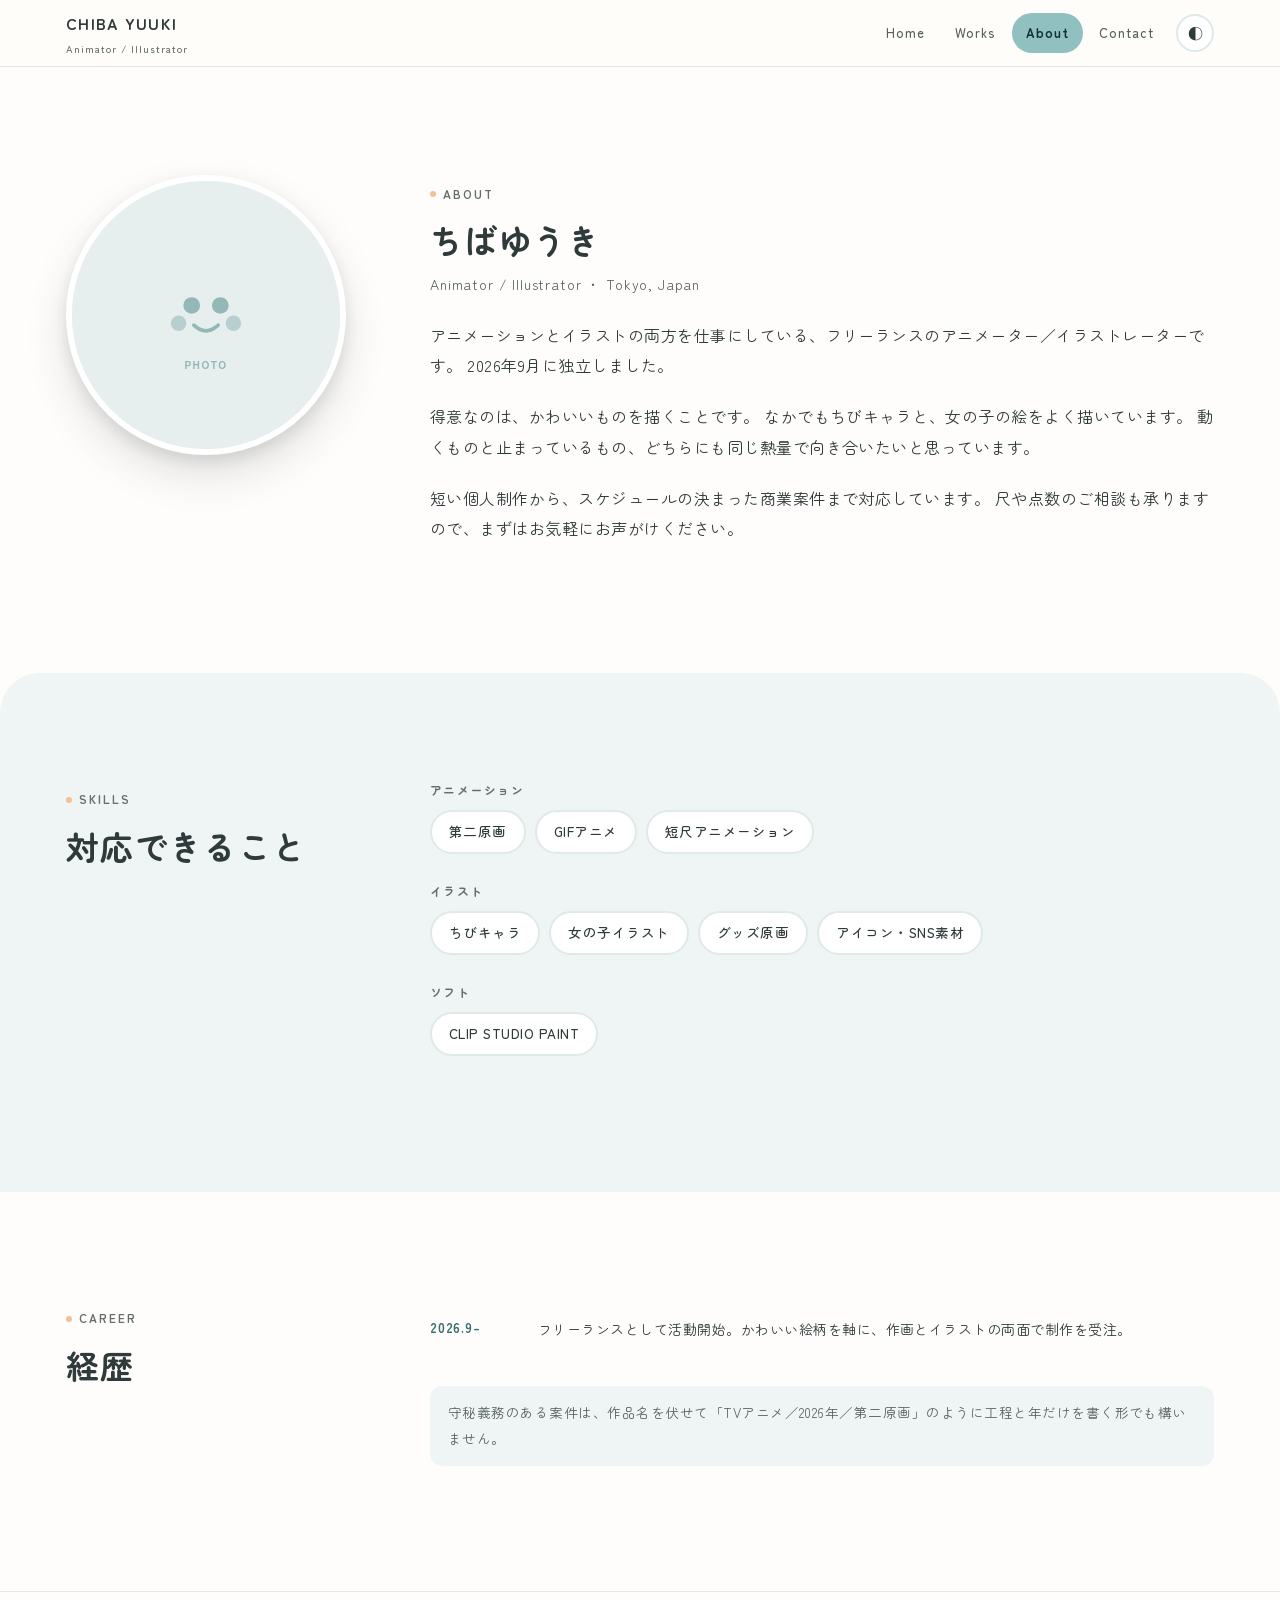
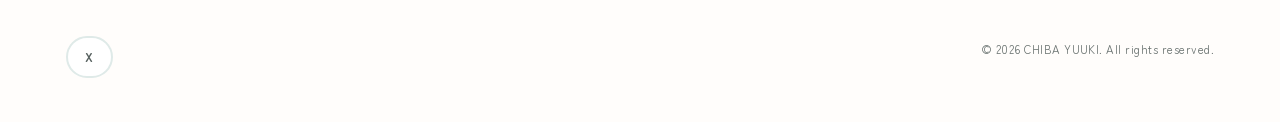
==== commit 4eae8f06: "自己紹介の1段落削除と、スキル欄の見直し - About の「大事にしているのは…」の段落を削除（3段落構成に） - イラスト欄を「ちびキャラ / 女の子イラスト / グッズ原画 / アイコン・SNS" ====
--- a/about.html
+++ b/about.html
@@ -50,11 +50,6 @@
           動くものと止まっているもの、どちらにも同じ熱量で向き合いたいと思っています。
         </p>
         <p>
-          大事にしているのは、キャラクターが画面の中でちゃんと息をしている感じです。
-          ほんの少しの間や、ふとした重心の移動。止まった絵でも、その一瞬前と一瞬後が
-          想像できるものを描きたいと思っています。
-        </p>
-        <p>
           短い個人制作から、スケジュールの決まった商業案件まで対応しています。
           <!-- ▼ 対応できる規模が固まったら、ここを具体的な数字に置き換えてください -->
           尺や点数のご相談も承りますので、まずはお気軽にお声がけください。
@@ -82,7 +77,7 @@
       <div>
         <ul class="timeline" id="career"></ul>
         <p class="note" style="margin-top:28px">
-          守秘義務のある案件は、作品名を伏せて「TVアニメ／2024年／原画」のように工程と年だけを書く形でも構いません。
+          守秘義務のある案件は、作品名を伏せて「TVアニメ／2026年／第二原画」のように工程と年だけを書く形でも構いません。
         </p>
       </div>
     </div>
--- a/assets/css/style.css
+++ b/assets/css/style.css
@@ -8,23 +8,25 @@
 /* ---------- 1. カラートークン（ライト = 既定） ---------- */
 :root {
   --bg:            #fffdfb;   /* ほんのり暖かい白 */
-  --bg-sub:        #eff8fa;   /* 淡水色のセクション背景 */
+  --bg-sub:        #eef5f4;   /* 青緑を薄めたセクション背景 */
   --bg-elev:       #ffffff;
-  --fg:            #3a3742;   /* 真っ黒を避けた、やわらかい濃色 */
-  --fg-muted:      #615d6c;
-  --fg-faint:      #6f6b7f;
-  --border:        #e7eef1;
-
-  /* ★ 差し色。用途ごとに濃度を分けている。変えるときは必ずセットで変更すること。
-     淡い色をそのまま文字に使うと読めなくなるため（白地で約1.6:1）分離している。 */
-  --accent:        #8ed3e0;   /* 淡水色：ボタンの塗り、枠線 */
-  --accent-text:   #17788d;   /* 同系の濃色：リンク・見出しの文字 */
-  --accent-fg:     #0d3b44;   /* --accent の上に乗る文字 */
-  --accent-2:      #fbc9d8;   /* 差し色2：やわらかいピンク（塗り用） */
-  --accent-2-text: #8a2d4f;   /* 同系の濃色：ピンクの上に乗る文字 */
-
-  --shadow:      0 2px 6px rgba(23,120,141,.05), 0 10px 26px rgba(23,120,141,.07);
-  --shadow-lift: 0 6px 14px rgba(23,120,141,.10), 0 20px 40px rgba(23,120,141,.13);
+  --fg:            #2f3a3a;   /* 線画の黒に寄せた、青緑がかった濃色 */
+  --fg-muted:      #57615f;
+  --fg-faint:      #656e6c;
+  --border:        #dfeae8;
+  --sticker:       #ffffff;   /* 白フチ。作品のステッカー表現に合わせた縁取り */
+
+  /* ★ 差し色。--accent は X のヘッダーから取った実際のブランドカラー。
+     用途ごとに濃度を分けている。変えるときは必ずセットで変更すること。
+     淡い色をそのまま文字に使うと読めなくなるため（白地で約1.9:1）分離している。 */
+  --accent:        #90c0c0;   /* くすんだ青緑：ボタンの塗り、枠線 */
+  --accent-text:   #367170;   /* 同系の濃色：リンク・見出しの文字 */
+  --accent-fg:     #123030;   /* --accent の上に乗る文字 */
+  --accent-2:      #f7bf94;   /* 差し色2：温かいオレンジ（塗り用） */
+  --accent-2-text: #7e3d12;   /* 同系の濃色：オレンジの上に乗る文字 */
+
+  --shadow:      0 2px 6px rgba(47,58,58,.06), 0 10px 26px rgba(47,58,58,.08);
+  --shadow-lift: 0 6px 14px rgba(47,58,58,.11), 0 20px 40px rgba(47,58,58,.15);
 
   --font-sans: "Zen Maru Gothic", "Hiragino Maru Gothic ProN", "ヒラギノ丸ゴ ProN",
                "M PLUS Rounded 1c", "Hiragino Kaku Gothic ProN", "Hiragino Sans",
@@ -40,37 +42,39 @@
 /* ---------- 2. カラートークン（ダーク） ---------- */
 @media (prefers-color-scheme: dark) {
   :root:not([data-theme="light"]) {
-    --bg:            #1b1922;
-    --bg-sub:        #232030;
-    --bg-elev:       #282436;
-    --fg:            #f4f0f7;
-    --fg-muted:      #bdb7c9;
-    --fg-faint:      #9c96ab;
-    --border:        #383247;
-    --accent:        #7ec8d6;
-    --accent-text:   #8fd9e7;
-    --accent-fg:     #0d3b44;
-    --accent-2:      #f2a8bf;
-    --accent-2-text: #4a1526;
-    --shadow:      0 2px 6px rgba(0,0,0,.30), 0 10px 26px rgba(0,0,0,.38);
-    --shadow-lift: 0 6px 14px rgba(0,0,0,.36), 0 20px 40px rgba(0,0,0,.46);
+    --bg:            #1d2323;
+    --bg-sub:        #252d2d;
+    --bg-elev:       #2a3333;
+    --fg:            #eef4f3;
+    --fg-muted:      #b3c0be;
+    --fg-faint:      #93a09e;
+    --border:        #3a4544;
+    --sticker:       #ffffff;
+    --accent:        #7fb2b2;
+    --accent-text:   #9ed0cf;
+    --accent-fg:     #123030;
+    --accent-2:      #f0b787;
+    --accent-2-text: #3d1c05;
+    --shadow:      0 2px 6px rgba(0,0,0,.32), 0 10px 26px rgba(0,0,0,.40);
+    --shadow-lift: 0 6px 14px rgba(0,0,0,.38), 0 20px 40px rgba(0,0,0,.48);
   }
 }
 :root[data-theme="dark"] {
-  --bg:            #1b1922;
-  --bg-sub:        #232030;
-  --bg-elev:       #282436;
-  --fg:            #f4f0f7;
-  --fg-muted:      #bdb7c9;
-  --fg-faint:      #9c96ab;
-  --border:        #383247;
-  --accent:        #7ec8d6;
-  --accent-text:   #8fd9e7;
-  --accent-fg:     #0d3b44;
-  --accent-2:      #f2a8bf;
-  --accent-2-text: #4a1526;
-  --shadow:      0 2px 6px rgba(0,0,0,.30), 0 10px 26px rgba(0,0,0,.38);
-  --shadow-lift: 0 6px 14px rgba(0,0,0,.36), 0 20px 40px rgba(0,0,0,.46);
+  --bg:            #1d2323;
+  --bg-sub:        #252d2d;
+  --bg-elev:       #2a3333;
+  --fg:            #eef4f3;
+  --fg-muted:      #b3c0be;
+  --fg-faint:      #93a09e;
+  --border:        #3a4544;
+  --sticker:       #ffffff;
+  --accent:        #7fb2b2;
+  --accent-text:   #9ed0cf;
+  --accent-fg:     #123030;
+  --accent-2:      #f0b787;
+  --accent-2-text: #3d1c05;
+  --shadow:      0 2px 6px rgba(0,0,0,.32), 0 10px 26px rgba(0,0,0,.40);
+  --shadow-lift: 0 6px 14px rgba(0,0,0,.38), 0 20px 40px rgba(0,0,0,.48);
 }
 
 /* ---------- 3. ベース ---------- */
@@ -128,7 +132,7 @@
 .btn:active { transform: translateY(-1px); }
 .btn--ghost {
   background: var(--bg-elev); color: var(--fg); border-color: var(--border);
-  box-shadow: 0 1px 3px rgba(23,120,141,.05);
+  box-shadow: 0 1px 3px rgba(47,58,58,.06);
 }
 .btn--ghost:hover { border-color: var(--accent); box-shadow: var(--shadow); }
 
@@ -218,7 +222,7 @@
   font-size: 12.5px; font-weight: 500; letter-spacing: .06em; color: var(--fg-muted);
   background: var(--bg-elev); border: 2px solid var(--border);
   border-radius: var(--radius-pill); padding: 7px 17px; margin-bottom: 22px;
-  box-shadow: 0 1px 3px rgba(23,120,141,.05);
+  box-shadow: 0 1px 3px rgba(47,58,58,.06);
 }
 .badge::before {
   content: ""; width: 8px; height: 8px; border-radius: 50%; background: #35a06f; flex: none;
@@ -247,7 +251,7 @@
 .card__media {
   position: relative; overflow: hidden; border-radius: var(--radius);
   background: var(--bg-sub); aspect-ratio: 16 / 9;
-  border: 2px solid var(--border);
+  border: 5px solid var(--sticker);
   box-shadow: var(--shadow);
   transition: border-color .25s, box-shadow .25s;
 }
@@ -295,7 +299,7 @@
 .player {
   position: relative; width: 100%; aspect-ratio: 16 / 9; background: #000;
   border-radius: var(--radius); overflow: hidden;
-  border: 2px solid var(--border); box-shadow: var(--shadow);
+  border: 5px solid var(--sticker); box-shadow: var(--shadow);
 }
 .player iframe, .player video { position: absolute; inset: 0; width: 100%; height: 100%; border: 0; }
 .player--empty {
@@ -319,7 +323,7 @@
 .spec dd { margin: 0; }
 
 .stills { display: grid; gap: 16px; margin-top: 30px; }
-.stills img { width: 100%; border-radius: var(--radius); border: 2px solid var(--border); box-shadow: var(--shadow); }
+.stills img { width: 100%; border-radius: var(--radius); border: 5px solid var(--sticker); box-shadow: var(--shadow); }
 
 .credit { font-size: 11.5px; color: var(--fg-faint); margin-top: 30px; }
 
@@ -338,7 +342,7 @@
 /* 丸いプロフィール画像。四角より柔らかく見える */
 .portrait {
   width: 100%; max-width: 280px; aspect-ratio: 1; object-fit: cover;
-  border-radius: 50%; border: 5px solid var(--bg-elev);
+  border-radius: 50%; border: 6px solid var(--sticker);
   background: var(--bg-sub); box-shadow: var(--shadow-lift);
 }
 
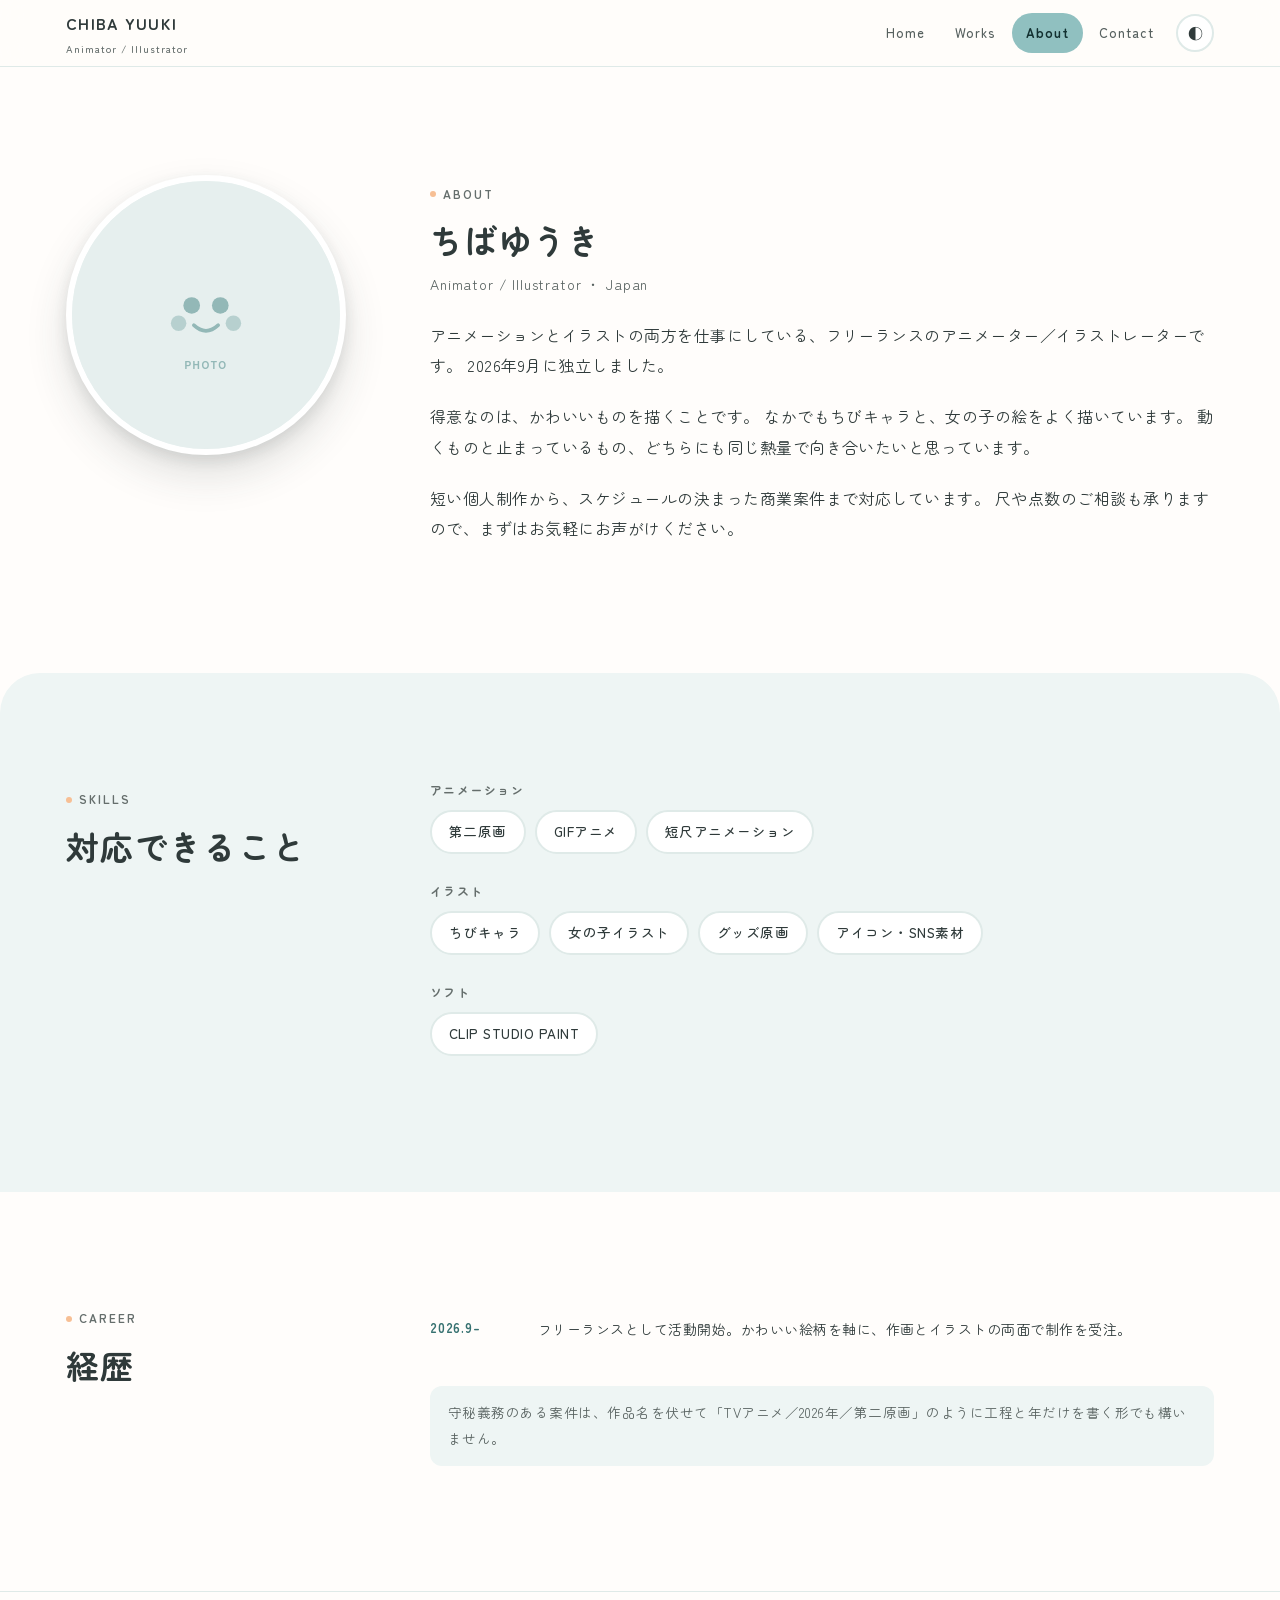
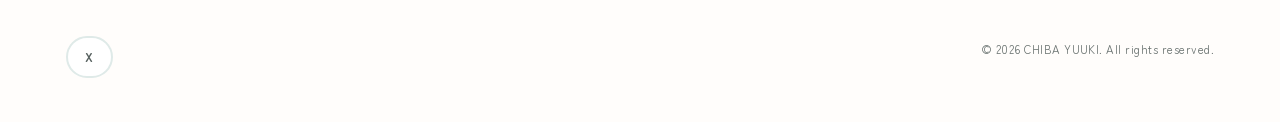
==== commit addd5adf: "Contact に「つなぐ」への導線を追加し、拠点表記を Japan に変更 本人に確認した4点の回答を反映した。有償依頼の窓口は tsunagu.cloud の プロフィールへの案内のみとし、ワンコ" ====
--- a/about.html
+++ b/about.html
@@ -43,7 +43,7 @@
           2026年9月に独立しました。
         </p>
         <!-- 独立前の所属や経験がある場合、この下に1文だけ足すと経歴に厚みが出ます。
-             例：「それまでは制作会社で動画・第二原画を担当していました。」 -->
+             例：「それまでは◯年ほど、第二原画を中心に作画の仕事をしていました。」 -->
         <p>
           得意なのは、かわいいものを描くことです。
           なかでもちびキャラと、女の子の絵をよく描いています。
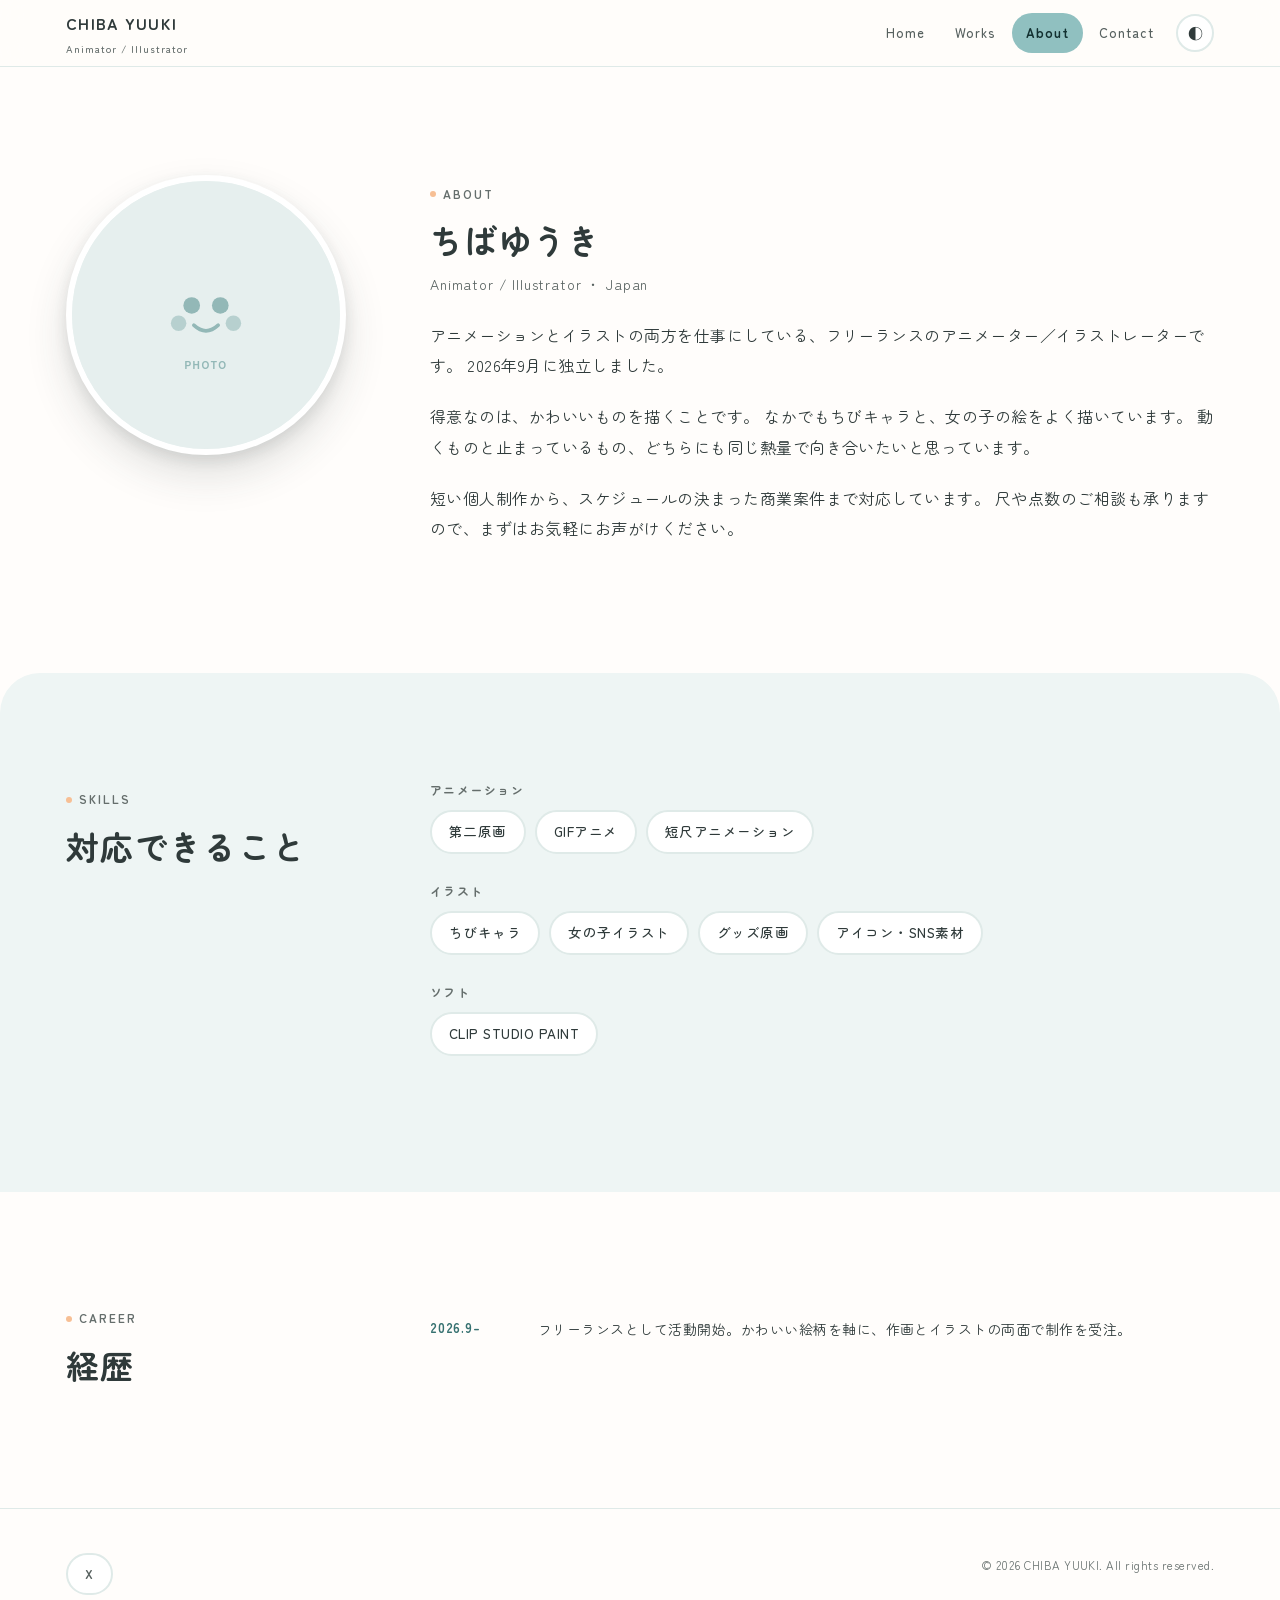
==== commit d187cafb: "経歴欄の編集メモが公開ページに表示されていたのを修正 守秘義務案件の書き方についての注意書きが、通常の段落として about.html にそのまま表示されてしまっていた。編集者向けのメモなので HTM" ====
--- a/about.html
+++ b/about.html
@@ -76,9 +76,8 @@
       </div>
       <div>
         <ul class="timeline" id="career"></ul>
-        <p class="note" style="margin-top:28px">
-          守秘義務のある案件は、作品名を伏せて「TVアニメ／2026年／第二原画」のように工程と年だけを書く形でも構いません。
-        </p>
+        <!-- 守秘義務のある案件は、作品名を伏せて「TVアニメ／2026年／第二原画」のように
+             工程と年だけを data.js の career に書く形でも構いません -->
       </div>
     </div>
   </section>
--- a/assets/css/style.css
+++ b/assets/css/style.css
@@ -261,6 +261,8 @@
   width: 100%; height: 100%; object-fit: cover;
   transition: transform .55s cubic-bezier(.2,.7,.3,1);
 }
+/* イラストは縦長の全身絵が多く、中央切り抜きだと顔が切れるため上寄せにする */
+.card[data-category="illustration"] .card__media img { object-position: top; }
 .card__media video { position: absolute; inset: 0; opacity: 0; transition: opacity .3s; }
 .card:hover .card__media img, .card:focus-visible .card__media img { transform: scale(1.05); }
 .card:hover .card__media video[data-ready="true"] { opacity: 1; }
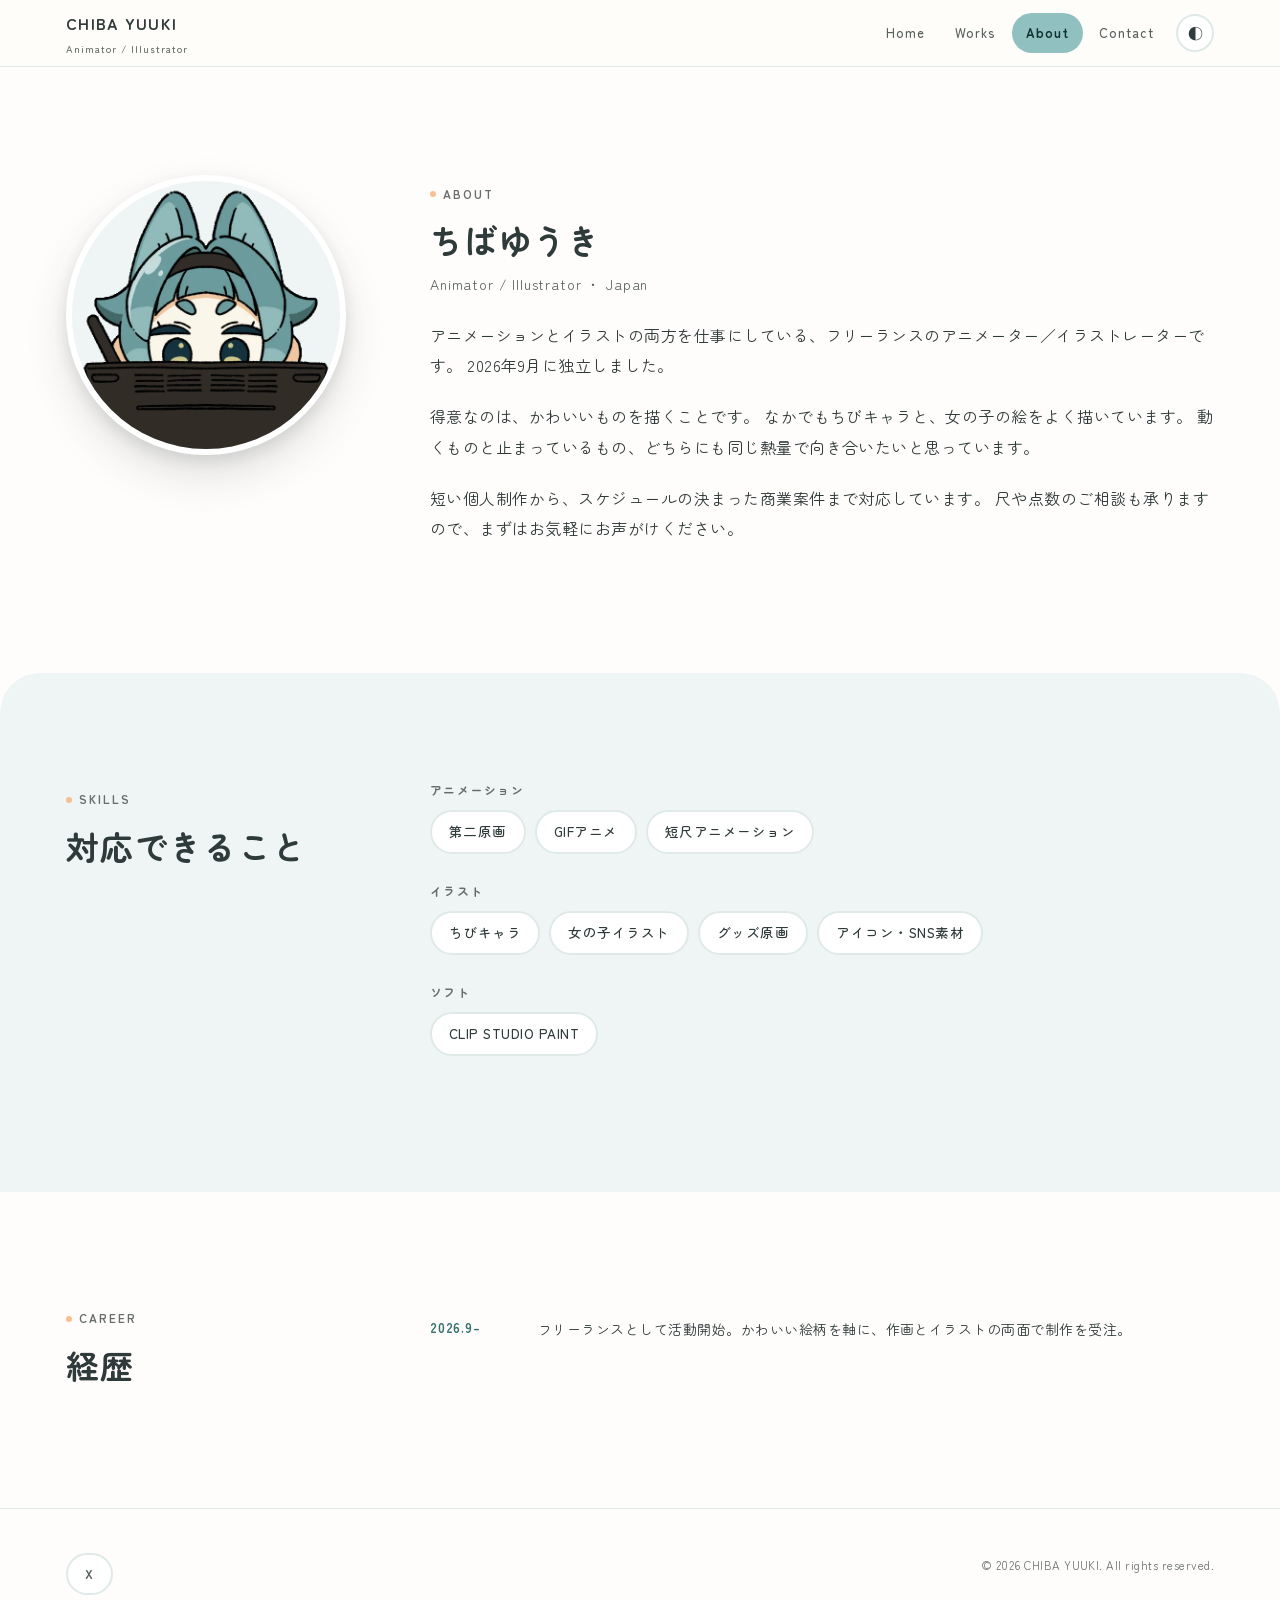
==== commit 626b01ee: "Aboutページのプロフィール画像を差し替え プレースホルダーだった円形アイコンを、本人が用意したイラストに 差し替えた。" ====
--- a/about.html
+++ b/about.html
@@ -31,7 +31,7 @@
 <main>
   <section class="section">
     <div class="wrap two-col">
-      <img class="portrait" src="assets/img/placeholder-1x1.svg" alt="プロフィール写真またはアイコン">
+      <img class="portrait" src="assets/img/profile.png" alt="プロフィール写真またはアイコン">
       <div>
         <p class="eyebrow">About</p>
         <h1 class="section-title" style="margin-bottom:6px"><span data-site="nameJa">ちばゆうき</span></h1>
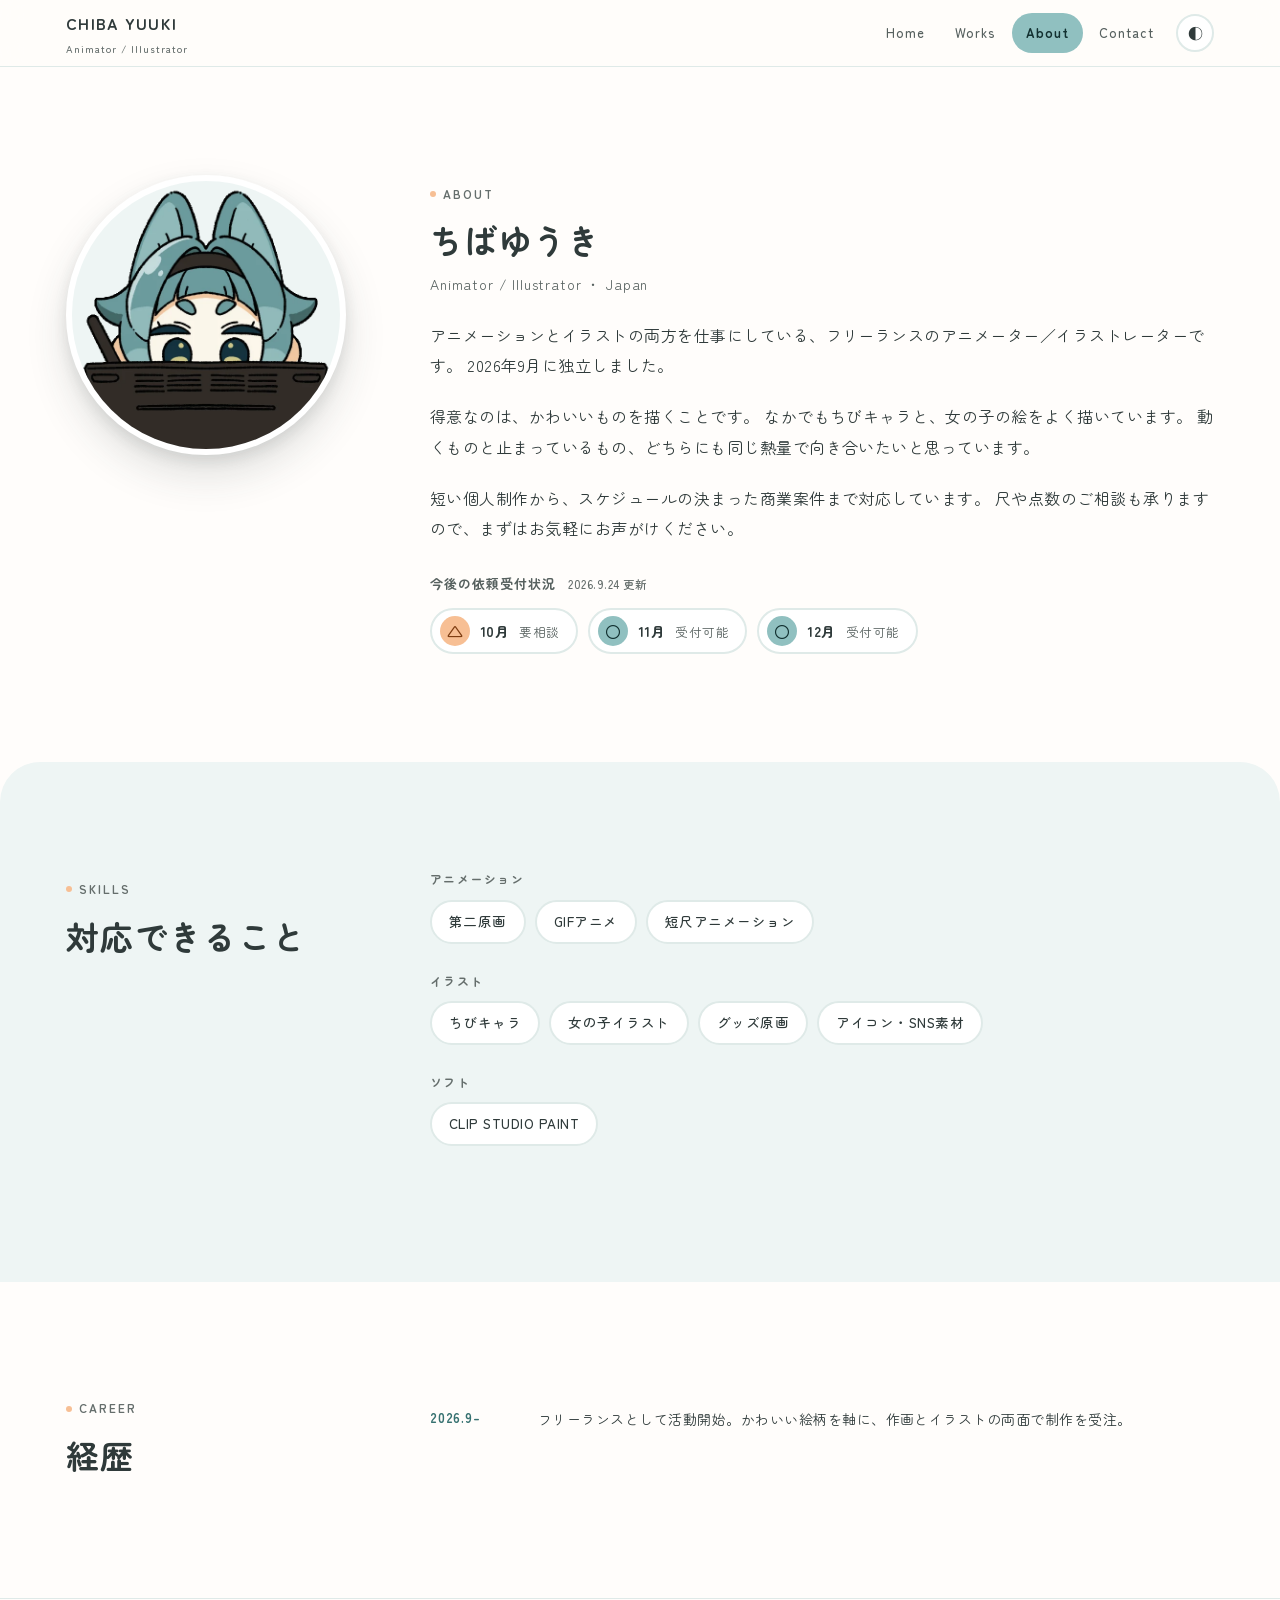
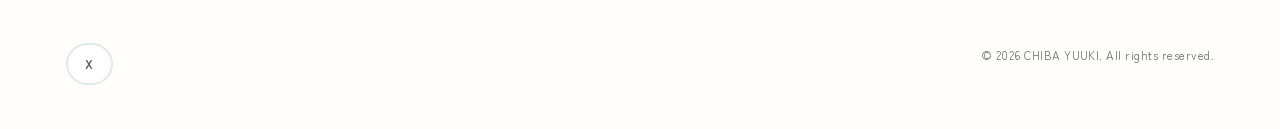
==== commit 57ef186b: "Home と About に今後3か月の依頼受付状況（○△×）を追加 本人の要望で、10〜12月の受付状況を月ごとに ○（受付可能）/ △（要相談）/ ×（受付不可）で表示するようにした。記号だけだと" ====
--- a/about.html
+++ b/about.html
@@ -54,6 +54,7 @@
           <!-- ▼ 対応できる規模が固まったら、ここを具体的な数字に置き換えてください -->
           尺や点数のご相談も承りますので、まずはお気軽にお声がけください。
         </p>
+        <div class="availability" style="margin:28px 0 0" data-availability></div>
       </div>
     </div>
   </section>
--- a/assets/css/style.css
+++ b/assets/css/style.css
@@ -230,6 +230,30 @@
 }
 .badge[data-available="false"]::before { background: var(--fg-faint); box-shadow: none; }
 
+/* ---------- 依頼受付状況（今後3か月） ---------- */
+.availability { margin: 0 0 30px; }
+.availability__title {
+  display: flex; flex-wrap: wrap; align-items: baseline; gap: 4px 12px;
+  margin: 0 0 12px; font-size: 13px; font-weight: 700; letter-spacing: .08em; color: var(--fg-muted);
+}
+.availability__title small { font-size: 11.5px; font-weight: 500; letter-spacing: .04em; color: var(--fg-faint); }
+.availability__list { display: flex; flex-wrap: wrap; gap: 10px; list-style: none; margin: 0; padding: 0; }
+.availability__item {
+  display: flex; align-items: center; gap: 10px;
+  background: var(--bg-elev); border: 2px solid var(--border);
+  border-radius: var(--radius-pill); padding: 6px 16px 6px 8px;
+}
+.availability__month { order: 2; font-size: 14px; font-weight: 700; color: var(--fg); }
+.availability__mark {
+  order: 1; display: grid; place-items: center; flex: none;
+  width: 30px; height: 30px; border-radius: 50%;
+  font-size: 16px; font-weight: 900; line-height: 1;
+  background: var(--bg-sub); color: var(--fg-muted);
+}
+.availability__text { order: 3; font-size: 12.5px; color: var(--fg-muted); }
+.availability__item[data-status="open"] .availability__mark { background: var(--accent); color: var(--accent-fg); }
+.availability__item[data-status="limited"] .availability__mark { background: var(--accent-2); color: var(--accent-2-text); }
+
 /* ---------- 6. 作品グリッド ---------- */
 .filters { display: flex; flex-wrap: wrap; gap: 9px; margin-bottom: 30px; }
 .filter {
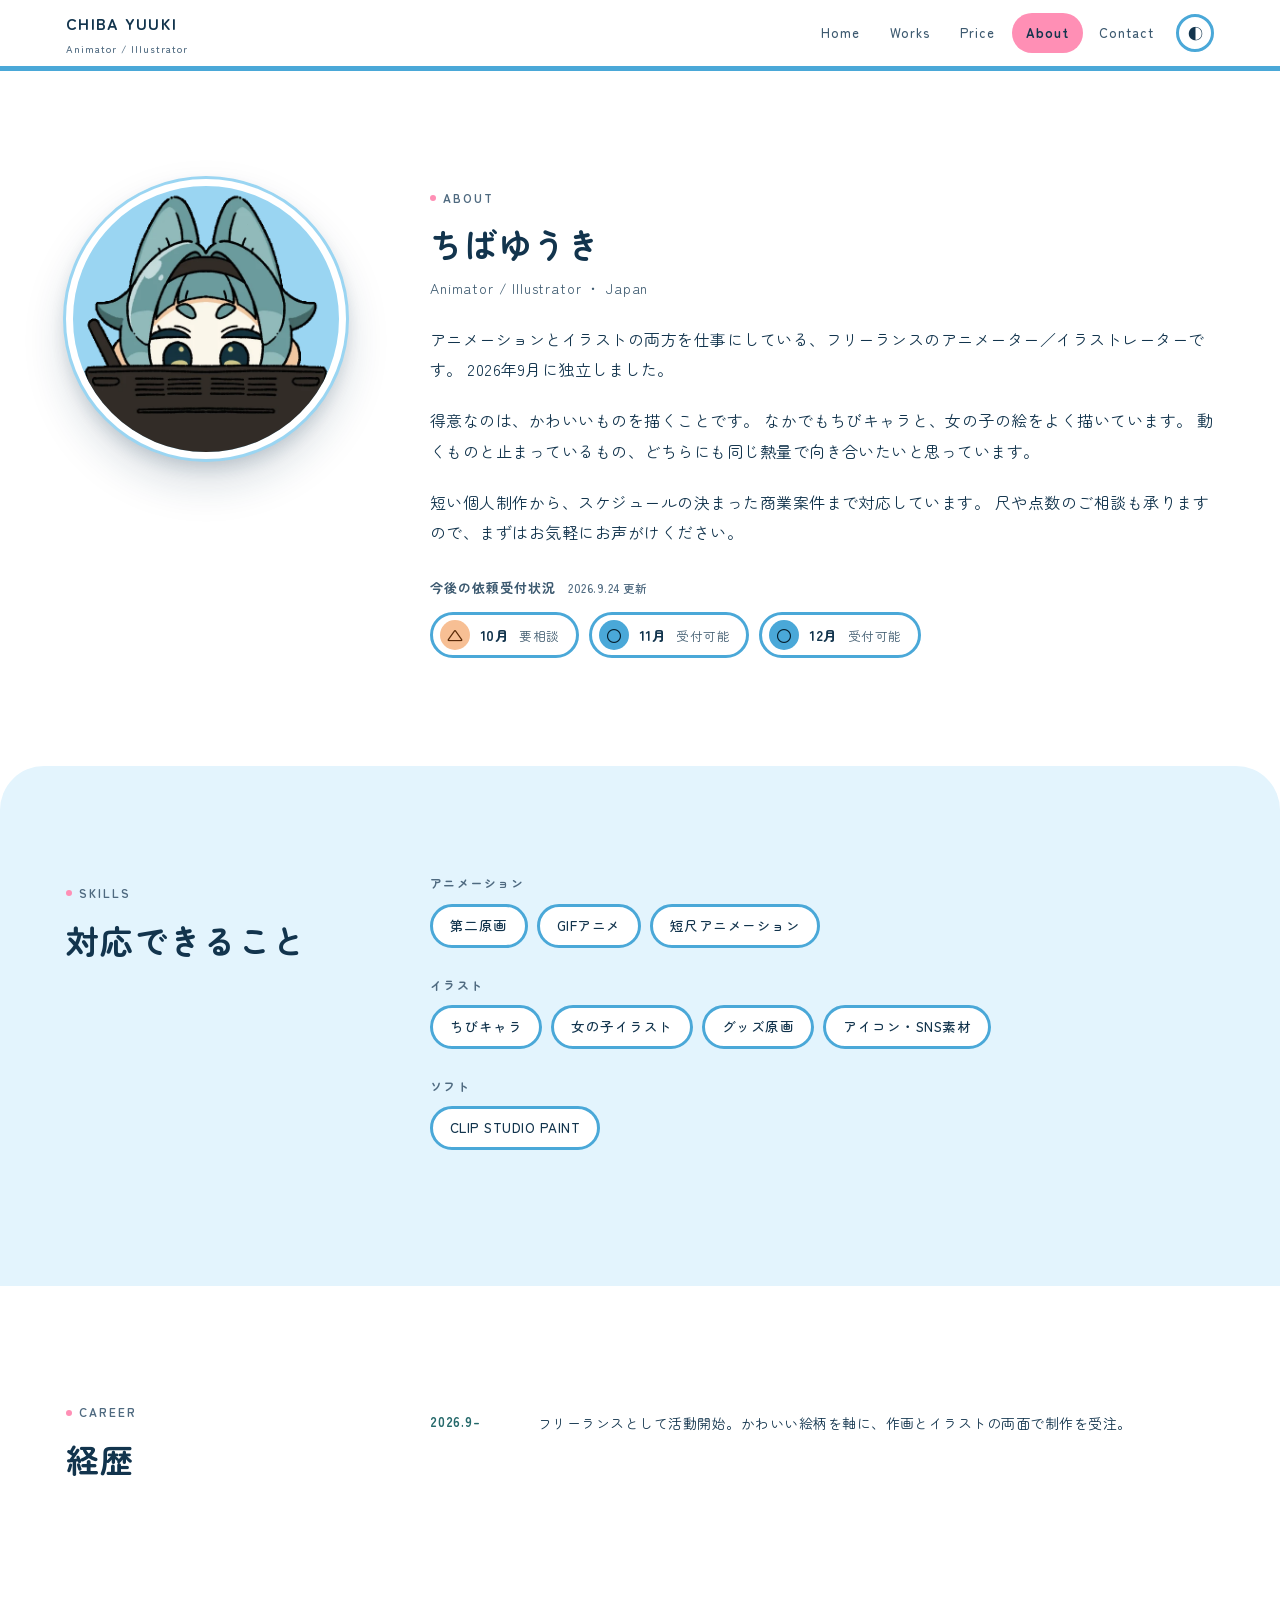
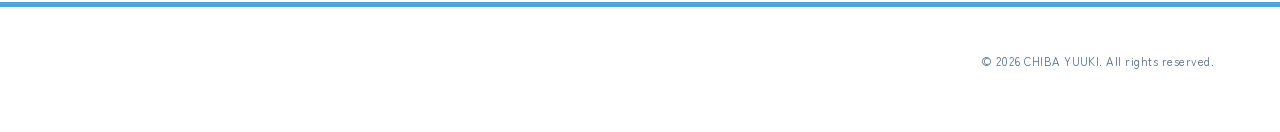
==== commit 20b2d63b: "料金表の「Price」ページを新設 本人が決めた料金（第二原画・GIFアニメ・ちびキャラ・アイコン/SNS素材）と、 納期の目安・修正回数・商用利用の扱いを載せるページを追加し、全ページの ナビに P" ====
--- a/about.html
+++ b/about.html
@@ -19,6 +19,7 @@
       <nav class="nav" id="nav">
         <a href="index.html">Home</a>
         <a href="works.html">Works</a>
+        <a href="price.html">Price</a>
         <a href="about.html" aria-current="page">About</a>
         <a href="contact.html">Contact</a>
       </nav>
--- a/assets/css/style.css
+++ b/assets/css/style.css
@@ -7,26 +7,38 @@
 
 /* ---------- 1. カラートークン（ライト = 既定） ---------- */
 :root {
-  --bg:            #fffdfb;   /* ほんのり暖かい白 */
-  --bg-sub:        #eef5f4;   /* 青緑を薄めたセクション背景 */
+  --bg:            #ffffff;
+  --bg-sub:        #e3f4fd;   /* 水色を薄めたセクション背景（水着イラストのプール色） */
   --bg-elev:       #ffffff;
-  --fg:            #2f3a3a;   /* 線画の黒に寄せた、青緑がかった濃色 */
-  --fg-muted:      #57615f;
-  --fg-faint:      #656e6c;
-  --border:        #dfeae8;
+  --fg:            #12344d;   /* 線画に寄せた濃い紺 */
+  --fg-muted:      #3d5a70;
+  --fg-faint:      #4f6a80;
+  --border:        #bfe3f6;
   --sticker:       #ffffff;   /* 白フチ。作品のステッカー表現に合わせた縁取り */
 
   /* ★ 差し色。--accent は X のヘッダーから取った実際のブランドカラー。
      用途ごとに濃度を分けている。変えるときは必ずセットで変更すること。
-     淡い色をそのまま文字に使うと読めなくなるため（白地で約1.9:1）分離している。 */
+     淡い色をそのまま文字に使うと読めなくなるため分離している。 */
   --accent:        #90c0c0;   /* くすんだ青緑：ボタンの塗り、枠線 */
-  --accent-text:   #367170;   /* 同系の濃色：リンク・見出しの文字 */
+  --accent-text:   #24686a;   /* 同系の濃色：リンク・見出しの文字 */
   --accent-fg:     #123030;   /* --accent の上に乗る文字 */
   --accent-2:      #f7bf94;   /* 差し色2：温かいオレンジ（塗り用） */
-  --accent-2-text: #7e3d12;   /* 同系の濃色：オレンジの上に乗る文字 */
-
-  --shadow:      0 2px 6px rgba(47,58,58,.06), 0 10px 26px rgba(47,58,58,.08);
-  --shadow-lift: 0 6px 14px rgba(47,58,58,.11), 0 20px 40px rgba(47,58,58,.15);
+  --accent-2-text: #5a2a08;   /* 同系の濃色：オレンジの上に乗る文字 */
+
+  /* ★ 作品に寄せたポップな色（水着イラストのプールタイルがモチーフ） */
+  --pink:          #ff8fb5;   /* ボタン・選択中。上に乗る文字は --pink-fg */
+  --pink-fg:       #12344d;
+  --sky:           #4aa8d8;   /* 枠線・区切り線 */
+  --tile:          #9ad5f2;   /* ヒーローのタイル地 */
+  --tile-line:     #cdeafb;   /* タイルの目地 */
+  --on-tile:       #12344d;   /* タイル地の上の文字 */
+  --on-tile-muted: #2f4d63;
+  --pill:          #ffffff;   /* タイル地の上に置く白い札 */
+  --pill-fg:       #12344d;
+  --outline:       #12344d;   /* ボタンの縁取り */
+
+  --shadow:      0 3px 8px rgba(18,52,77,.10), 0 12px 28px rgba(18,52,77,.12);
+  --shadow-lift: 0 8px 16px rgba(18,52,77,.16), 0 22px 44px rgba(18,52,77,.18);
 
   --font-sans: "Zen Maru Gothic", "Hiragino Maru Gothic ProN", "ヒラギノ丸ゴ ProN",
                "M PLUS Rounded 1c", "Hiragino Kaku Gothic ProN", "Hiragino Sans",
@@ -34,45 +46,66 @@
 
   --max:  1180px;
   --gap:  clamp(18px, 3vw, 34px);
-  --radius:      18px;   /* カード・パネル */
+  --radius:      26px;   /* カード・パネル */
   --radius-sm:   12px;   /* 小さめの箱 */
   --radius-pill: 999px;  /* ボタン・タグ */
 }
 
 /* ---------- 2. カラートークン（ダーク） ---------- */
+/* 夜のプール：紺色の水面に、タイルの目地だけがうっすら光る */
 @media (prefers-color-scheme: dark) {
   :root:not([data-theme="light"]) {
-    --bg:            #1d2323;
-    --bg-sub:        #252d2d;
-    --bg-elev:       #2a3333;
-    --fg:            #eef4f3;
-    --fg-muted:      #b3c0be;
-    --fg-faint:      #93a09e;
-    --border:        #3a4544;
+    --bg:            #0f2436;
+    --bg-sub:        #14314a;
+    --bg-elev:       #183a56;
+    --fg:            #eaf6ff;
+    --fg-muted:      #b5cfe2;
+    --fg-faint:      #8fb0c8;
+    --border:        #2a5a7c;
     --sticker:       #ffffff;
     --accent:        #7fb2b2;
     --accent-text:   #9ed0cf;
     --accent-fg:     #123030;
     --accent-2:      #f0b787;
     --accent-2-text: #3d1c05;
+    --pink:          #ff8fb5;
+    --pink-fg:       #12344d;
+    --sky:           #4aa8d8;
+    --tile:          #17476b;
+    --tile-line:     #1f5b85;
+    --on-tile:       #eaf6ff;
+    --on-tile-muted: #cfe3f2;
+    --pill:          #183a56;
+    --pill-fg:       #eaf6ff;
+    --outline:       #06131e;
     --shadow:      0 2px 6px rgba(0,0,0,.32), 0 10px 26px rgba(0,0,0,.40);
     --shadow-lift: 0 6px 14px rgba(0,0,0,.38), 0 20px 40px rgba(0,0,0,.48);
   }
 }
 :root[data-theme="dark"] {
-  --bg:            #1d2323;
-  --bg-sub:        #252d2d;
-  --bg-elev:       #2a3333;
-  --fg:            #eef4f3;
-  --fg-muted:      #b3c0be;
-  --fg-faint:      #93a09e;
-  --border:        #3a4544;
+  --bg:            #0f2436;
+  --bg-sub:        #14314a;
+  --bg-elev:       #183a56;
+  --fg:            #eaf6ff;
+  --fg-muted:      #b5cfe2;
+  --fg-faint:      #8fb0c8;
+  --border:        #2a5a7c;
   --sticker:       #ffffff;
   --accent:        #7fb2b2;
   --accent-text:   #9ed0cf;
   --accent-fg:     #123030;
   --accent-2:      #f0b787;
   --accent-2-text: #3d1c05;
+  --pink:          #ff8fb5;
+  --pink-fg:       #12344d;
+  --sky:           #4aa8d8;
+  --tile:          #17476b;
+  --tile-line:     #1f5b85;
+  --on-tile:       #eaf6ff;
+  --on-tile-muted: #cfe3f2;
+  --pill:          #183a56;
+  --pill-fg:       #eaf6ff;
+  --outline:       #06131e;
   --shadow:      0 2px 6px rgba(0,0,0,.32), 0 10px 26px rgba(0,0,0,.40);
   --shadow-lift: 0 6px 14px rgba(0,0,0,.38), 0 20px 40px rgba(0,0,0,.48);
 }
@@ -105,7 +138,7 @@
 .wrap { width: 100%; max-width: var(--max); margin-inline: auto; padding-inline: 16px; }
 .section { padding-block: clamp(60px, 9vw, 108px); }
 /* 淡水色のセクションは上の角を丸めて、紙を重ねたような見え方にする */
-.section--sub { background: var(--bg-sub); border-radius: 40px 40px 0 0; }
+.section--sub { background: var(--bg-sub); border-radius: 44px 44px 0 0; }
 
 .eyebrow {
   display: inline-flex; align-items: center; gap: 7px;
@@ -114,7 +147,7 @@
 }
 .eyebrow::before {
   content: ""; width: 6px; height: 6px; border-radius: 50%;
-  background: var(--accent-2); flex: none;
+  background: var(--pink); flex: none;
 }
 .section-title { font-size: clamp(23px, 3.4vw, 33px); margin: 0 0 10px; }
 .section-lead { color: var(--fg-muted); max-width: 60ch; margin: 0 0 clamp(28px,4vw,44px); }
@@ -123,30 +156,20 @@
 .btn {
   display: inline-flex; align-items: center; gap: 8px;
   padding: 14px 30px; border-radius: var(--radius-pill);
-  border: 2px solid var(--accent); background: var(--accent); color: var(--accent-fg);
+  border: 4px solid #fff; background: var(--pink); color: var(--pink-fg);
   font-family: inherit; font-size: 15px; font-weight: 700; letter-spacing: .06em;
-  box-shadow: var(--shadow);
+  box-shadow: 0 0 0 3px var(--outline), 0 7px 0 3px var(--outline);
   cursor: pointer; transition: transform .22s cubic-bezier(.34,1.3,.5,1), box-shadow .22s;
 }
-.btn:hover { transform: translateY(-3px); box-shadow: var(--shadow-lift); }
-.btn:active { transform: translateY(-1px); }
-.btn--ghost {
-  background: var(--bg-elev); color: var(--fg); border-color: var(--border);
-  box-shadow: 0 1px 3px rgba(47,58,58,.06);
-}
-.btn--ghost:hover { border-color: var(--accent); box-shadow: var(--shadow); }
+.btn:hover { transform: translateY(-3px); box-shadow: 0 0 0 3px var(--outline), 0 10px 0 3px var(--outline); }
+.btn:active { transform: translateY(0); box-shadow: 0 0 0 3px var(--outline), 0 5px 0 3px var(--outline); }
+.btn--ghost { background: #fff; color: #12344d; }
 
 /* ---------- 4. ヘッダー ---------- */
 .site-header {
   position: sticky; top: 0; z-index: 50;
   background: var(--bg);
-  border-bottom: 1px solid var(--border);
-}
-@supports (backdrop-filter: blur(1px)) {
-  .site-header {
-    background: color-mix(in srgb, var(--bg) 82%, transparent);
-    backdrop-filter: saturate(170%) blur(14px);
-  }
+  border-bottom: 5px solid var(--sky);
 }
 .site-header__inner {
   display: flex; align-items: center; justify-content: space-between;
@@ -161,14 +184,14 @@
   color: var(--fg-muted); border-radius: var(--radius-pill); transition: color .18s, background .18s;
 }
 .nav a:hover { color: var(--accent-text); background: var(--bg-sub); }
-.nav a[aria-current="page"] { color: var(--accent-fg); background: var(--accent); font-weight: 700; }
+.nav a[aria-current="page"] { color: var(--pink-fg); background: var(--pink); font-weight: 700; }
 .icon-btn {
   display: grid; place-items: center; width: 38px; height: 38px; flex: none;
-  border: 2px solid var(--border); border-radius: 50%;
+  border: 3px solid var(--sky); border-radius: 50%;
   background: var(--bg-elev); color: var(--fg); cursor: pointer; font-size: 15px; line-height: 1;
   transition: border-color .18s, transform .18s;
 }
-.icon-btn:hover { border-color: var(--accent); transform: rotate(-12deg); }
+.icon-btn:hover { border-color: var(--pink); transform: rotate(-12deg); }
 .nav-toggle { display: none; }
 .nav-toggle:hover { transform: none; }
 
@@ -187,42 +210,54 @@
 }
 
 /* ---------- 5. ヒーロー ---------- */
+/* 水着イラストの背景（プールのタイル）をモチーフにした水色の地 */
 .hero {
   position: relative; overflow: hidden;
-  padding-block: clamp(56px, 11vw, 124px) clamp(48px, 8vw, 88px);
-}
-/* 背景のふんわりした光。水色とピンクを1つずつ置く */
-.hero::before, .hero::after {
-  content: ""; position: absolute; border-radius: 50%;
-  filter: blur(70px); opacity: .55; pointer-events: none;
-}
-.hero::before { width: 440px; height: 440px; background: var(--accent);   top: -170px; right: -90px; }
-.hero::after  { width: 340px; height: 340px; background: var(--accent-2); bottom: -180px; left: -110px; }
-@media (prefers-color-scheme: dark) {
-  :root:not([data-theme="light"]) .hero::before,
-  :root:not([data-theme="light"]) .hero::after { opacity: .26; }
-}
-:root[data-theme="dark"] .hero::before,
-:root[data-theme="dark"] .hero::after { opacity: .26; }
+  padding-block: clamp(48px, 8vw, 96px) clamp(64px, 9vw, 110px);
+  background-color: var(--tile);
+  background-image:
+    linear-gradient(var(--tile-line) 5px, transparent 5px),
+    linear-gradient(90deg, var(--tile-line) 5px, transparent 5px);
+  background-size: 92px 92px;
+  border-bottom: 5px solid var(--sky);
+}
 .hero > .wrap { position: relative; z-index: 1; }
-
-.hero__name { font-size: clamp(36px, 8.5vw, 78px); line-height: 1.2; letter-spacing: .02em; margin: 0 0 16px; font-weight: 900; }
+/* キャラのステッカー。白フチは drop-shadow を4方向に重ねて作る */
+.hero__chara {
+  position: absolute; z-index: 1; right: 7%; top: 40px; width: min(440px, 38vw); height: auto;
+  filter: drop-shadow(5px 0 0 #fff) drop-shadow(-5px 0 0 #fff) drop-shadow(0 5px 0 #fff) drop-shadow(0 -5px 0 #fff)
+          drop-shadow(0 10px 14px rgba(18,52,77,.35));
+  animation: bob 3.2s ease-in-out infinite;
+}
+@keyframes bob { 0%, 100% { transform: translateY(0) rotate(-2deg); } 50% { transform: translateY(-14px) rotate(2deg); } }
+@media (max-width: 720px) { .hero__chara { width: 150px; right: 8px; top: 16px; } }
+
+.hero__name {
+  font-size: clamp(36px, 8.5vw, 78px); line-height: 1.2; letter-spacing: .02em; margin: 0 0 16px; font-weight: 900;
+  color: #fff;
+}
+/* 名前は文字の外側をぐるっと縁取る（paint-order で線を塗りの下に回し、外側だけを見せる） */
+.hero__name > span {
+  display: inline-block; color: #fff;
+  -webkit-text-stroke: .16em var(--outline); paint-order: stroke fill; stroke-linejoin: round;
+  filter: drop-shadow(0 .07em 0 var(--outline));
+}
 .hero__name small {
   display: block; font-size: clamp(12px, 1.7vw, 15px); letter-spacing: .22em;
-  color: var(--fg-faint); font-weight: 500; margin-top: 12px;
+  color: var(--on-tile-muted); font-weight: 700; margin-top: 12px; text-shadow: none;
 }
 .hero__role {
-  font-size: 13px; letter-spacing: .2em; text-transform: uppercase;
-  color: var(--accent-text); font-weight: 700; margin: 0 0 20px;
-}
-.hero__tagline { font-size: clamp(17px, 2.3vw, 21px); color: var(--fg-muted); max-width: 46ch; margin: 0 0 34px; font-weight: 500; }
+  display: inline-block; font-size: 13px; letter-spacing: .2em; text-transform: uppercase;
+  color: var(--pill-fg); background: var(--pill); font-weight: 700; margin: 0 0 20px;
+  padding: 4px 16px; border-radius: var(--radius-pill);
+}
+.hero__tagline { font-size: clamp(17px, 2.3vw, 21px); color: var(--on-tile); max-width: 46ch; margin: 0 0 34px; font-weight: 700; }
 .hero__actions { display: flex; flex-wrap: wrap; gap: 14px; }
 .badge {
   display: inline-flex; align-items: center; gap: 8px;
-  font-size: 12.5px; font-weight: 500; letter-spacing: .06em; color: var(--fg-muted);
-  background: var(--bg-elev); border: 2px solid var(--border);
-  border-radius: var(--radius-pill); padding: 7px 17px; margin-bottom: 22px;
-  box-shadow: 0 1px 3px rgba(47,58,58,.06);
+  font-size: 12.5px; font-weight: 700; letter-spacing: .06em; color: var(--pill-fg);
+  background: var(--pill); border: 3px solid var(--sky);
+  border-radius: var(--radius-pill); padding: 6px 17px; margin-bottom: 22px;
 }
 .badge::before {
   content: ""; width: 8px; height: 8px; border-radius: 50%; background: #35a06f; flex: none;
@@ -238,33 +273,35 @@
 }
 .availability__title small { font-size: 11.5px; font-weight: 500; letter-spacing: .04em; color: var(--fg-faint); }
 .availability__list { display: flex; flex-wrap: wrap; gap: 10px; list-style: none; margin: 0; padding: 0; }
+.hero .availability__title { color: var(--on-tile); }
+.hero .availability__title small { color: var(--on-tile-muted); }
 .availability__item {
   display: flex; align-items: center; gap: 10px;
-  background: var(--bg-elev); border: 2px solid var(--border);
-  border-radius: var(--radius-pill); padding: 6px 16px 6px 8px;
-}
-.availability__month { order: 2; font-size: 14px; font-weight: 700; color: var(--fg); }
+  background: var(--pill); border: 3px solid var(--sky);
+  border-radius: var(--radius-pill); padding: 5px 16px 5px 7px;
+}
+.availability__month { order: 2; font-size: 14px; font-weight: 700; color: var(--pill-fg); }
 .availability__mark {
   order: 1; display: grid; place-items: center; flex: none;
   width: 30px; height: 30px; border-radius: 50%;
   font-size: 16px; font-weight: 900; line-height: 1;
   background: var(--bg-sub); color: var(--fg-muted);
 }
-.availability__text { order: 3; font-size: 12.5px; color: var(--fg-muted); }
-.availability__item[data-status="open"] .availability__mark { background: var(--accent); color: var(--accent-fg); }
+.availability__text { order: 3; font-size: 12.5px; color: var(--pill-fg); opacity: .8; }
+.availability__item[data-status="open"] .availability__mark { background: var(--sky); color: #06202f; }
 .availability__item[data-status="limited"] .availability__mark { background: var(--accent-2); color: var(--accent-2-text); }
 
 /* ---------- 6. 作品グリッド ---------- */
 .filters { display: flex; flex-wrap: wrap; gap: 9px; margin-bottom: 30px; }
 .filter {
   padding: 9px 21px; font-size: 13.5px; font-weight: 700; letter-spacing: .06em; font-family: inherit;
-  border: 2px solid var(--border); border-radius: var(--radius-pill);
+  border: 3px solid var(--sky); border-radius: var(--radius-pill);
   background: var(--bg-elev); color: var(--fg-muted); cursor: pointer;
   transition: transform .2s cubic-bezier(.34,1.3,.5,1), border-color .2s, color .2s;
 }
-.filter:hover { color: var(--accent-text); border-color: var(--accent); transform: translateY(-2px); }
+.filter:hover { color: var(--fg); border-color: var(--pink); transform: translateY(-2px); }
 .filter[aria-pressed="true"] {
-  background: var(--accent); color: var(--accent-fg); border-color: var(--accent);
+  background: var(--pink); color: var(--pink-fg); border-color: var(--pink);
   box-shadow: var(--shadow);
 }
 
@@ -275,11 +312,11 @@
 .card__media {
   position: relative; overflow: hidden; border-radius: var(--radius);
   background: var(--bg-sub); aspect-ratio: 16 / 9;
-  border: 5px solid var(--sticker);
-  box-shadow: var(--shadow);
-  transition: border-color .25s, box-shadow .25s;
-}
-.card:hover .card__media { border-color: var(--accent); box-shadow: var(--shadow-lift); }
+  border: 7px solid var(--sticker);
+  box-shadow: 0 0 0 3px var(--tile), 0 12px 26px rgba(18,52,77,.18);
+  transition: box-shadow .25s;
+}
+.card:hover .card__media { box-shadow: 0 0 0 3px var(--pink), 0 18px 34px rgba(18,52,77,.24); }
 .card[data-category="illustration"] .card__media { aspect-ratio: 4 / 3; }
 .card__media img, .card__media video {
   width: 100%; height: 100%; object-fit: cover;
@@ -293,18 +330,50 @@
 .card__type {
   position: absolute; left: 12px; top: 12px; z-index: 2;
   font-size: 10.5px; letter-spacing: .12em; font-weight: 700; text-transform: uppercase;
-  background: var(--accent); color: var(--accent-fg);
-  padding: 5px 12px; border-radius: var(--radius-pill);
-  box-shadow: 0 2px 6px rgba(0,0,0,.10);
-}
-.card[data-category="illustration"] .card__type { background: var(--accent-2); color: var(--accent-2-text); }
+  background: #fff; color: #12344d; border: 2px solid var(--sky);
+  padding: 4px 12px; border-radius: var(--radius-pill);
+}
+.card[data-category="illustration"] .card__type { border-color: var(--pink); }
 .card__body { padding: 16px 6px 0; }
 .card__meta { font-size: 11.5px; letter-spacing: .08em; color: var(--fg-faint); margin: 0 0 6px; font-weight: 500; }
 .card__title { font-size: 16.5px; margin: 0 0 7px; transition: color .18s; }
-.card:hover .card__title { color: var(--accent-text); }
+.card:hover .card__title { color: var(--accent-text); text-decoration: underline wavy var(--pink) 2px; text-underline-offset: 5px; }
 .card__summary { font-size: 13.5px; color: var(--fg-muted); line-height: 1.8; margin: 0; }
 
 .empty { color: var(--fg-muted); padding: 40px 0; }
+
+/* ---------- 料金表 ---------- */
+.prices { max-width: 760px; }
+.prices__list { display: grid; gap: 14px; }
+.prices__item {
+  display: flex; flex-wrap: wrap; align-items: baseline; justify-content: space-between; gap: 4px 20px;
+  background: var(--bg-elev); border: 3px solid var(--sky); border-radius: var(--radius);
+  padding: 18px 26px;
+}
+.prices__name { font-size: 17px; font-weight: 700; }
+.prices__amount { font-size: clamp(20px, 3.4vw, 26px); font-weight: 900; color: var(--accent-text); }
+.prices__amount small { font-size: 13px; font-weight: 500; color: var(--fg-muted); }
+.prices__notes { margin: 28px 0 0; background: var(--bg-sub); border-radius: var(--radius); padding: 8px 26px; }
+.prices__notes > div {
+  display: grid; grid-template-columns: 96px 1fr; gap: 12px;
+  padding: 14px 0; border-bottom: 2px dotted var(--border); font-size: 14.5px;
+}
+.prices__notes > div:last-child { border-bottom: 0; }
+.prices__notes dt { color: var(--fg-muted); font-size: 12.5px; letter-spacing: .08em; font-weight: 700; margin: 0; }
+.prices__notes dd { margin: 0; }
+
+/* ---------- 参加クレジット（文字だけの一覧） ---------- */
+.credits { display: grid; gap: 28px; max-width: 760px; }
+.credits__year h3 {
+  display: inline-block; font-size: 14px; letter-spacing: .12em; margin: 0 0 8px;
+  padding: 3px 16px; border-radius: var(--radius-pill); background: var(--pink); color: var(--pink-fg);
+}
+.credits__year li {
+  display: flex; flex-wrap: wrap; justify-content: space-between; gap: 2px 16px;
+  padding: 11px 0; border-bottom: 2px dotted var(--border); font-size: 14.5px;
+}
+.credits__title { font-weight: 500; }
+.credits__role { color: var(--fg-muted); font-size: 13px; white-space: nowrap; }
 
 /* ---------- 7. 作品詳細 ---------- */
 .detail__head { padding-block: clamp(32px, 6vw, 60px) 28px; }
@@ -325,7 +394,7 @@
 .player {
   position: relative; width: 100%; aspect-ratio: 16 / 9; background: #000;
   border-radius: var(--radius); overflow: hidden;
-  border: 5px solid var(--sticker); box-shadow: var(--shadow);
+  border: 7px solid var(--sticker); box-shadow: 0 0 0 3px var(--tile), var(--shadow);
 }
 .player iframe, .player video { position: absolute; inset: 0; width: 100%; height: 100%; border: 0; }
 .player--empty {
@@ -349,7 +418,7 @@
 .spec dd { margin: 0; }
 
 .stills { display: grid; gap: 16px; margin-top: 30px; }
-.stills img { width: 100%; border-radius: var(--radius); border: 5px solid var(--sticker); box-shadow: var(--shadow); }
+.stills img { width: 100%; border-radius: var(--radius); border: 7px solid var(--sticker); box-shadow: 0 0 0 3px var(--tile), var(--shadow); }
 
 .credit { font-size: 11.5px; color: var(--fg-faint); margin-top: 30px; }
 
@@ -368,8 +437,8 @@
 /* 丸いプロフィール画像。四角より柔らかく見える */
 .portrait {
   width: 100%; max-width: 280px; aspect-ratio: 1; object-fit: cover;
-  border-radius: 50%; border: 6px solid var(--sticker);
-  background: var(--bg-sub); box-shadow: var(--shadow-lift);
+  border-radius: 50%; border: 7px solid var(--sticker);
+  background: var(--tile); box-shadow: 0 0 0 3px var(--tile), var(--shadow-lift);
 }
 
 .skill-group { margin-bottom: 28px; }
@@ -380,11 +449,11 @@
 .chips { display: flex; flex-wrap: wrap; gap: 9px; }
 .chip {
   font-size: 13.5px; font-weight: 500;
-  border: 2px solid var(--border); border-radius: var(--radius-pill);
-  padding: 7px 17px; background: var(--bg-elev);
+  border: 3px solid var(--sky); border-radius: var(--radius-pill);
+  padding: 6px 17px; background: var(--bg-elev);
   transition: border-color .18s, transform .18s;
 }
-.chip:hover { border-color: var(--accent); transform: translateY(-2px); }
+.chip:hover { border-color: var(--pink); transform: translateY(-2px); }
 
 .timeline li {
   display: grid; grid-template-columns: 92px 1fr; gap: 16px;
@@ -394,7 +463,7 @@
 .timeline b { color: var(--accent-text); font-weight: 700; font-size: 13px; letter-spacing: .06em; }
 
 .contact-card {
-  border: 2px solid var(--border); border-radius: 26px;
+  border: 3px solid var(--tile); border-radius: 26px;
   background: var(--bg-elev); padding: clamp(26px, 4vw, 44px); box-shadow: var(--shadow);
 }
 .mail {
@@ -408,7 +477,7 @@
 .steps li::before {
   content: counter(s); position: absolute; left: 0; top: 2px;
   width: 30px; height: 30px; display: grid; place-items: center;
-  border-radius: 50%; background: var(--accent-2); color: var(--accent-2-text);
+  border-radius: 50%; background: var(--pink); color: var(--pink-fg);
   font-size: 13px; font-weight: 700;
 }
 .steps li b { color: var(--fg); display: block; font-size: 15px; }
@@ -420,18 +489,19 @@
 }
 
 /* ---------- 9. フッター ---------- */
-.site-footer { border-top: 1px solid var(--border); padding-block: 44px; }
+.site-footer { border-top: 5px solid var(--sky); padding-block: 44px; }
 .site-footer__inner { display: flex; flex-wrap: wrap; gap: 18px; justify-content: space-between; align-items: center; }
 .socials { display: flex; flex-wrap: wrap; gap: 8px; }
 .socials a {
   font-size: 12.5px; font-weight: 700; letter-spacing: .06em; color: var(--fg-muted);
-  border: 2px solid var(--border); border-radius: var(--radius-pill); padding: 7px 17px;
+  border: 3px solid var(--sky); border-radius: var(--radius-pill); padding: 6px 17px;
   background: var(--bg-elev);
   transition: color .18s, border-color .18s, transform .18s;
 }
-.socials a:hover { color: var(--accent-text); border-color: var(--accent); transform: translateY(-2px); }
+.socials a:hover { color: var(--fg); border-color: var(--pink); transform: translateY(-2px); }
 .copyright { font-size: 11.5px; color: var(--fg-faint); }
 
 @media (prefers-reduced-motion: reduce) {
+  .hero__chara { animation: none; }
   *, *::before, *::after { animation-duration: .01ms !important; transition-duration: .01ms !important; scroll-behavior: auto !important; }
 }
